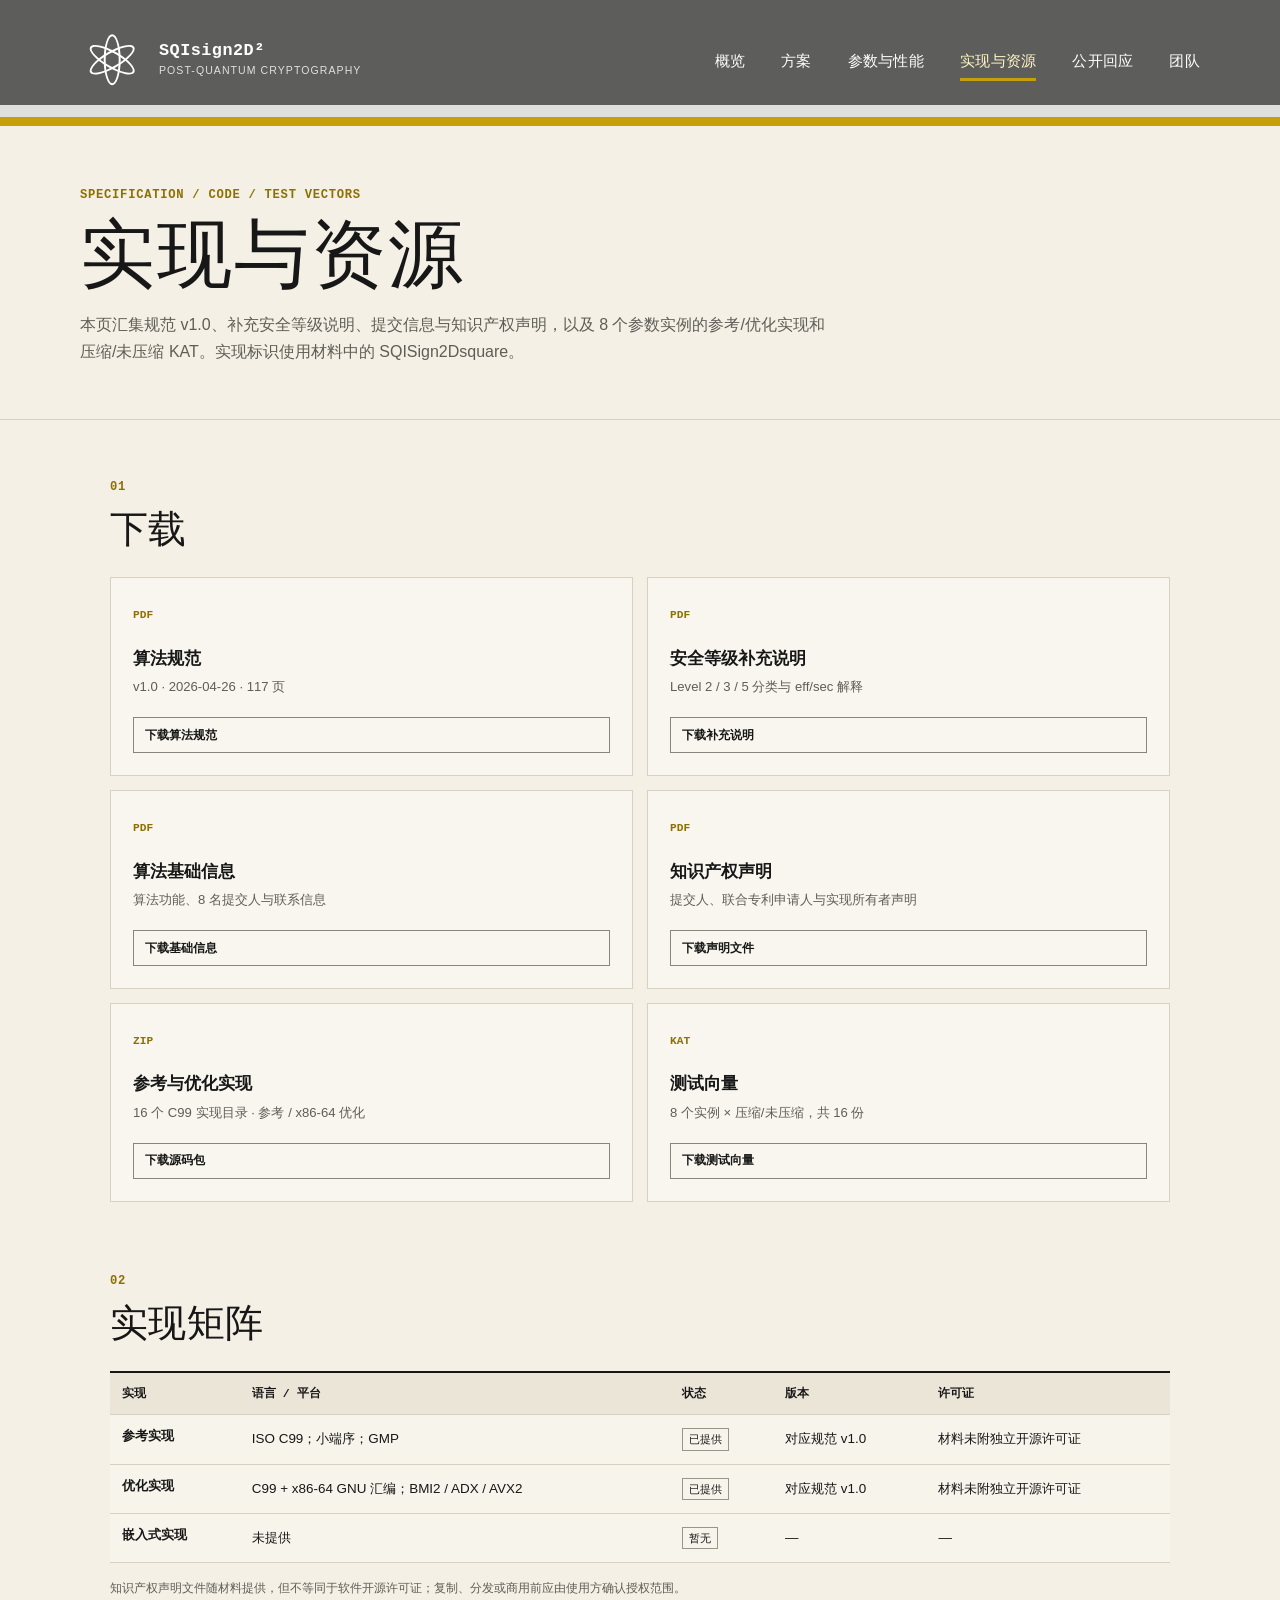
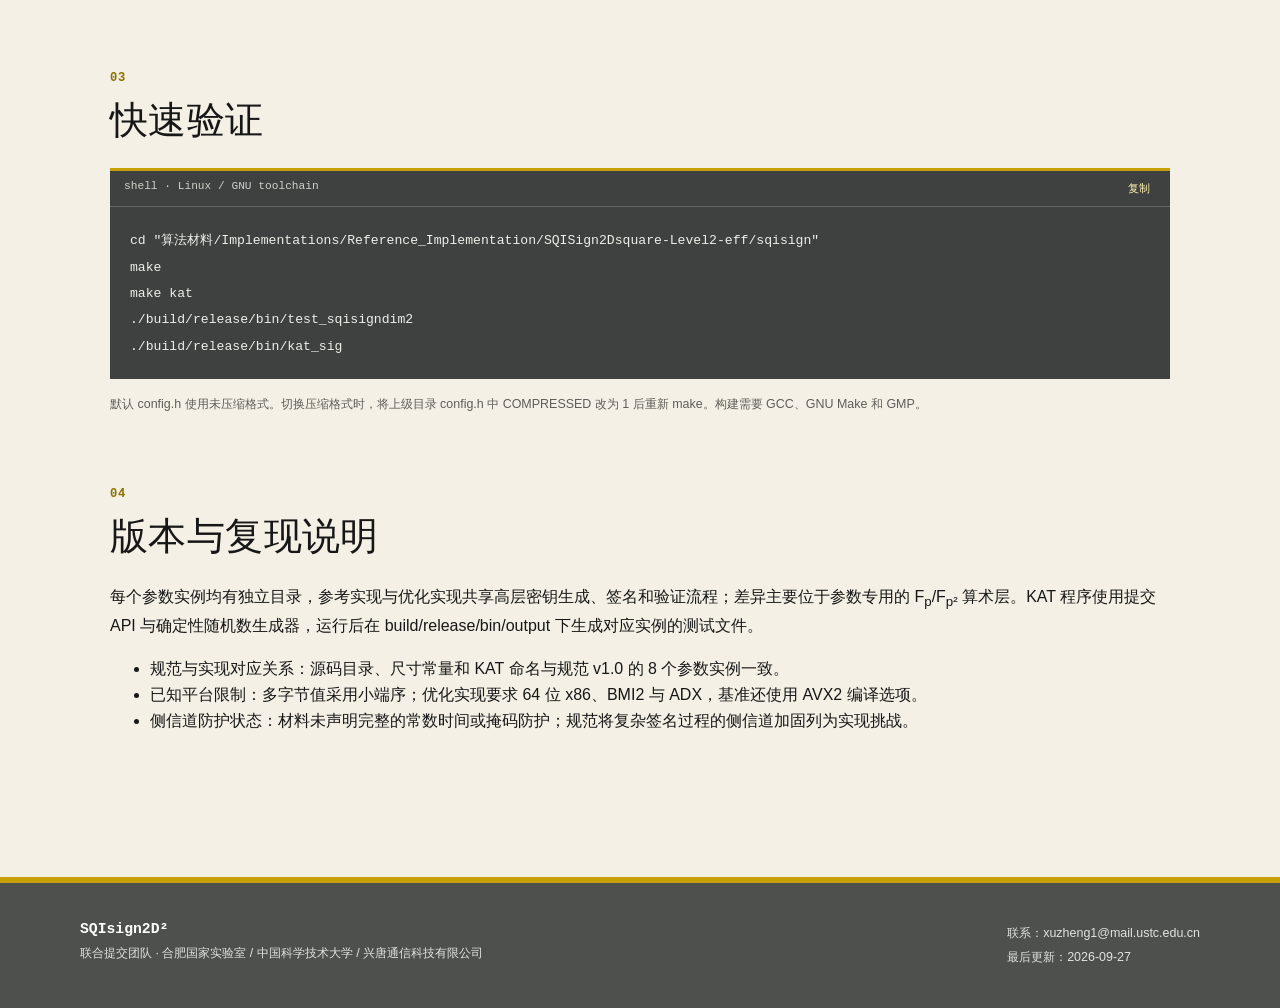
==== implementation.html @ 8ddaa25a "Add files via upload 0.1" ====
<!doctype html><html lang="zh-CN"><head><meta charset="utf-8"><meta name="viewport" content="width=device-width, initial-scale=1"><meta name="description" content="下载 SQIsign2D² 算法规范、基础信息、知识产权声明、C 语言实现和测试向量。"><title>实现与资源 — SQIsign2D²</title><link rel="icon" type="image/svg+xml" href="assets/favicon.svg"><link rel="stylesheet" href="assets/styles.css"><script defer src="assets/site.js"></script></head>
<body data-page="implementation"><a class="skip-link" href="#main">跳到正文</a><header class="site-header"><a class="brand" href="index.html"><span class="brand-mark" aria-hidden="true"><i></i><i></i><i></i></span><span><b>SQIsign2D²</b><small>POST-QUANTUM CRYPTOGRAPHY</small></span></a><button class="menu-button" type="button" aria-expanded="false" aria-controls="primary-nav">菜单</button><nav id="primary-nav" class="primary-nav" aria-label="主导航"><a data-nav="home" href="index.html">概览</a><a data-nav="scheme" href="scheme.html">方案</a><a data-nav="parameters" href="parameters.html">参数与性能</a><a data-nav="implementation" href="implementation.html">实现与资源</a><a data-nav="responses" href="responses.html">公开回应</a><a data-nav="team" href="team.html">团队</a></nav></header>
<main id="main"><header class="page-hero"><p class="kicker">SPECIFICATION / CODE / TEST VECTORS</p><h1>实现与资源</h1><p>本页汇集规范 v1.0、补充安全等级说明、提交信息与知识产权声明，以及 8 个参数实例的参考/优化实现和压缩/未压缩 KAT。实现标识使用材料中的 SQISign2Dsquare。</p></header><div class="wide-article">
<section id="downloads"><p class="section-index">01</p><h2>下载</h2><div class="resource-grid">
<article><span>PDF</span><h3>算法规范</h3><p>v1.0 · 2026-04-26 · 117 页</p><a class="button small" href="算法材料/Algorithm%20specifications/SQISign2D2%20Algorithm%20specifications.pdf" download>下载算法规范</a></article>
<article><span>PDF</span><h3>安全等级补充说明</h3><p>Level 2 / 3 / 5 分类与 eff/sec 解释</p><a class="button small" href="算法材料/Algorithm%20specifications/SQISign%20Algorithm%20specifications%20Addition.pdf" download>下载补充说明</a></article>
<article><span>PDF</span><h3>算法基础信息</h3><p>算法功能、8 名提交人与联系信息</p><a class="button small" href="算法材料/Basic%20information.pdf" download>下载基础信息</a></article>
<article><span>PDF</span><h3>知识产权声明</h3><p>提交人、联合专利申请人与实现所有者声明</p><a class="button small" href="算法材料/Intellectual%20property.pdf" download>下载声明文件</a></article>
<article><span>ZIP</span><h3>参考与优化实现</h3><p>16 个 C99 实现目录 · 参考 / x86-64 优化</p><a class="button small" href="downloads/SQIsign2D2-implementations.zip" download>下载源码包</a></article>
<article><span>KAT</span><h3>测试向量</h3><p>8 个实例 × 压缩/未压缩，共 16 份</p><a class="button small" href="downloads/SQIsign2D2-test-vectors.zip" download>下载测试向量</a></article>
</div></section>
<section><p class="section-index">02</p><h2>实现矩阵</h2><div class="table-wrap"><table><thead><tr><th>实现</th><th>语言 / 平台</th><th>状态</th><th>版本</th><th>许可证</th></tr></thead><tbody><tr><th>参考实现</th><td>ISO C99；小端序；GMP</td><td><span class="status-tag">已提供</span></td><td>对应规范 v1.0</td><td>材料未附独立开源许可证</td></tr><tr><th>优化实现</th><td>C99 + x86-64 GNU 汇编；BMI2 / ADX / AVX2</td><td><span class="status-tag">已提供</span></td><td>对应规范 v1.0</td><td>材料未附独立开源许可证</td></tr><tr><th>嵌入式实现</th><td>未提供</td><td><span class="status-tag">暂无</span></td><td>—</td><td>—</td></tr></tbody></table></div><p class="fineprint">知识产权声明文件随材料提供，但不等同于软件开源许可证；复制、分发或商用前应由使用方确认授权范围。</p></section>
<section><p class="section-index">03</p><h2>快速验证</h2><div class="code-block"><div><span>shell · Linux / GNU toolchain</span><button type="button" data-copy="#quick-code">复制</button></div><pre id="quick-code"><code>cd "算法材料/Implementations/Reference_Implementation/SQISign2Dsquare-Level2-eff/sqisign"
make
make kat
./build/release/bin/test_sqisigndim2
./build/release/bin/kat_sig</code></pre></div><p class="fineprint">默认 config.h 使用未压缩格式。切换压缩格式时，将上级目录 config.h 中 COMPRESSED 改为 1 后重新 make。构建需要 GCC、GNU Make 和 GMP。</p></section>
<section><p class="section-index">04</p><h2>版本与复现说明</h2><p>每个参数实例均有独立目录，参考实现与优化实现共享高层密钥生成、签名和验证流程；差异主要位于参数专用的 F<sub>p</sub>/F<sub>p²</sub> 算术层。KAT 程序使用提交 API 与确定性随机数生成器，运行后在 build/release/bin/output 下生成对应实例的测试文件。</p><ul><li>规范与实现对应关系：源码目录、尺寸常量和 KAT 命名与规范 v1.0 的 8 个参数实例一致。</li><li>已知平台限制：多字节值采用小端序；优化实现要求 64 位 x86、BMI2 与 ADX，基准还使用 AVX2 编译选项。</li><li>侧信道防护状态：材料未声明完整的常数时间或掩码防护；规范将复杂签名过程的侧信道加固列为实现挑战。</li></ul></section></div></main><footer class="site-footer"><div><b>SQIsign2D²</b><p>联合提交团队 · 合肥国家实验室 / 中国科学技术大学 / 兴唐通信科技有限公司</p></div><div><p>联系：xuzheng1@mail.ustc.edu.cn</p><p>最后更新：2026-09-27</p></div></footer></body></html>
---- assets/styles.css ----
:root {
  --ink: #171717;
  --muted: #5f5d58;
  --ivory: #f4f0e5;
  --ivory-deep: #ebe5d8;
  --paper: #fffdf7;
  --charcoal: #5d5e5b;
  --charcoal-dark: #4e504e;
  --gold: #c5a009;
  --gold-dark: #8d7000;
  --line: #d8d1c2;
  --max: 1120px;
  --serif: Georgia, "Times New Roman", "Songti SC", STSong, serif;
  --sans: Arial, "Microsoft YaHei", sans-serif;
  --mono: "Courier New", Consolas, monospace;
}

* { box-sizing: border-box; }
html { scroll-behavior: smooth; }
body { margin: 0; color: var(--ink); background: var(--ivory); font: 16px/1.65 var(--sans); }
a { color: var(--gold-dark); }
button, select { font: inherit; }
p, h1, h2, h3 { margin-top: 0; }
.skip-link { position: fixed; z-index: 100; top: -5rem; left: 1rem; padding: .6rem 1rem; background: #fff; }
.skip-link:focus { top: 1rem; }

.site-header {
  min-height: 126px;
  padding: 0 max(30px, calc((100vw - var(--max)) / 2));
  display: flex;
  align-items: center;
  justify-content: space-between;
  gap: 2rem;
  color: #fff;
  background: var(--charcoal);
  border-bottom: 9px solid var(--gold);
  box-shadow: inset 0 -12px 0 rgba(255,255,255,.8);
}
.brand { display: flex; align-items: center; gap: 15px; color: #fff; text-decoration: none; min-width: max-content; }
.brand span:last-child { display: flex; flex-direction: column; line-height: 1.12; }
.brand b { font: 600 1.05rem var(--mono); letter-spacing: .03em; }
.brand small { margin-top: 5px; color: #e0e0dc; font-size: .66rem; letter-spacing: .1em; }
.brand-mark { position: relative; width: 64px; height: 64px; display: grid; place-items: center; transform: rotate(30deg); }
.brand-mark i { position: absolute; width: 51px; height: 17px; border: 2px solid #fff; border-radius: 50%; }
.brand-mark i:nth-child(2) { transform: rotate(60deg); }
.brand-mark i:nth-child(3) { transform: rotate(120deg); }
.primary-nav { display: flex; align-items: center; gap: clamp(18px, 2.8vw, 40px); }
.primary-nav a { position: relative; padding: 44px 0 38px; color: #fff; text-decoration: none; font: 500 .96rem var(--mono); letter-spacing: .02em; white-space: nowrap; }
.primary-nav a:hover, .primary-nav a.active { color: #fff5c6; }
.primary-nav a.active::after { content: ""; position: absolute; right: 0; bottom: 29px; left: 0; height: 3px; background: var(--gold); }
.menu-button { display: none; padding: .45rem .75rem; color: #fff; background: transparent; border: 1px solid #e6e6e1; }

.hero { padding: 70px max(30px, calc((100vw - var(--max)) / 2)) 62px; text-align: center; background: var(--ivory); }
.eyebrow { display: flex; justify-content: center; gap: 30px; color: var(--muted); font: 500 .76rem var(--mono); }
.hero-layout { padding-top: 48px; }
.kicker, .section-index { color: var(--gold-dark); font: 600 .76rem var(--mono); letter-spacing: .06em; text-transform: uppercase; }
.hero h1 { margin: 8px 0 22px; font: 400 clamp(4rem, 8vw, 7rem)/1 var(--serif); letter-spacing: .035em; }
.lead { max-width: 720px; margin: 0 auto; color: #343432; font-size: 1.04rem; }
.hero-actions { display: flex; flex-wrap: wrap; justify-content: center; gap: 12px; margin-top: 30px; }
.button { display: inline-flex; min-height: 41px; padding: .5rem 1rem; align-items: center; justify-content: center; color: var(--ink); background: transparent; border: 1px solid #88857d; text-decoration: none; font-size: .84rem; font-weight: 600; }
.button:hover { border-color: var(--gold-dark); background: #fffaf0; }
.button.primary { color: #fff; background: var(--charcoal-dark); border-color: var(--charcoal-dark); }
.button.primary:hover { background: #3f413f; }
.button.small { min-height: 36px; padding: .4rem .7rem; font-size: .78rem; }
.button.disabled { color: var(--muted); background: var(--ivory-deep); border-color: var(--line); pointer-events: none; overflow-wrap: anywhere; }
.status-panel { max-width: 900px; margin: 52px auto 0; padding: 0; text-align: left; background: rgba(255,255,255,.48); border-top: 2px solid var(--gold); border-bottom: 1px solid var(--line); }
.panel-label { margin: 0; padding: 12px 16px 8px; color: var(--muted); font: 600 .7rem var(--mono); }
.status-panel dl { display: grid; grid-template-columns: repeat(4, 1fr); margin: 0; }
.status-panel dl div { min-width: 0; padding: 14px 16px; border-top: 1px solid var(--line); border-right: 1px solid var(--line); }
.status-panel dl div:last-child { border-right: 0; }
.status-panel dt { color: var(--muted); font-size: .75rem; }
.status-panel dd { margin: 5px 0 0; font-size: .8rem; overflow-wrap: anywhere; }
.status-note { margin: 0; padding: 10px 16px; color: var(--muted); border-top: 1px solid var(--line); font-size: .74rem; }
.status-note span { display: inline-block; width: 6px; height: 6px; margin-right: 7px; background: var(--gold); border-radius: 50%; }

.section, .wide-article { max-width: var(--max); margin: auto; padding: 70px 30px; }
.intro-grid { display: grid; grid-template-columns: 280px 1fr; gap: 70px; border-top: 1px solid var(--line); }
h2 { margin-bottom: 25px; font: 400 clamp(1.8rem, 3vw, 2.55rem)/1.2 var(--serif); letter-spacing: .01em; }
h3 { font-size: 1.04rem; line-height: 1.4; }
.prose { color: #464541; }
.feature-band { max-width: none; padding-right: max(30px, calc((100vw - var(--max)) / 2)); padding-left: max(30px, calc((100vw - var(--max)) / 2)); background: #eee8db; border-top: 1px solid var(--line); border-bottom: 1px solid var(--line); }
.section-index.light { color: var(--gold-dark); }
.feature-grid { display: grid; grid-template-columns: repeat(4, 1fr); margin-top: 28px; border-top: 2px solid var(--gold); }
.feature-grid a { min-height: 230px; padding: 28px 25px; color: var(--ink); border-right: 1px solid var(--line); text-align: center; text-decoration: none; }
.feature-grid a:last-child { border-right: 0; }
.feature-grid a:hover { background: rgba(255,255,255,.45); }
.feature-grid a > span { color: var(--gold-dark); font: 500 .72rem var(--mono); }
.feature-grid h3 { margin: 52px 0 12px; font: 600 1.2rem var(--sans); }
.feature-grid p { margin: 0; color: var(--muted); font-size: .86rem; }
.section-heading { display: flex; align-items: end; justify-content: space-between; gap: 28px; }
.text-link { margin-bottom: 27px; text-decoration: none; font-size: .82rem; }
.metric-grid { display: grid; grid-template-columns: repeat(4, 1fr); border-top: 2px solid var(--ink); border-bottom: 1px solid var(--line); }
.metric-grid article { min-width: 0; padding: 24px 19px; border-right: 1px solid var(--line); display: flex; flex-direction: column; }
.metric-grid article:last-child { border: 0; }
.metric-grid small { color: var(--muted); font: 600 .68rem var(--mono); }
.metric-grid strong { margin: 15px 0 7px; font: 600 clamp(1.15rem, 2vw, 1.6rem) var(--mono); overflow-wrap: anywhere; }
.metric-grid span { color: var(--muted); font-size: .74rem; overflow-wrap: anywhere; }
.fineprint { margin-top: 15px; color: var(--muted); font-size: .78rem; }
.update-section { padding-top: 30px; }
.timeline { margin: 0; padding: 0; border-top: 2px solid var(--ink); list-style: none; }
.timeline li { display: grid; grid-template-columns: 155px 1fr; gap: 24px; padding: 20px 0; border-bottom: 1px solid var(--line); }
.timeline time { color: var(--gold-dark); font: 500 .75rem var(--mono); }
.timeline h3 { margin: 0 0 5px; }
.timeline p { margin: 0; color: var(--muted); overflow-wrap: anywhere; }

.page-hero { padding: 62px max(30px, calc((100vw - var(--max)) / 2)) 54px; background: var(--ivory); border-bottom: 1px solid var(--line); }
.page-hero h1 { margin: 9px 0 17px; font: 400 clamp(2.8rem, 6vw, 4.7rem)/1.08 var(--serif); letter-spacing: .025em; }
.page-hero > p:last-of-type { max-width: 760px; margin-bottom: 0; color: var(--muted); overflow-wrap: anywhere; }
.content-shell { max-width: var(--max); margin: auto; padding: 62px 30px 90px; display: grid; grid-template-columns: 180px 1fr; gap: 70px; }
.side-nav { position: sticky; top: 24px; height: max-content; display: flex; flex-direction: column; border-top: 2px solid var(--gold); }
.side-nav p { margin: 12px 0 6px; color: var(--muted); font-size: .78rem; }
.side-nav a { padding: 9px 0; border-top: 1px solid var(--line); text-decoration: none; font-size: .84rem; }
.article-body section, .wide-article > section { margin-bottom: 72px; scroll-margin-top: 20px; }
.article-body p { color: #45443f; overflow-wrap: anywhere; }
.article-body h3 { margin-top: 30px; }
.flow { display: grid; grid-template-columns: 1fr auto 1fr auto 1fr; align-items: center; margin: 28px 0; padding: 21px; background: var(--paper); border: 1px solid var(--line); }
.flow div { display: flex; flex-direction: column; }
.flow b { font: 600 .83rem var(--mono); overflow-wrap: anywhere; }
.flow span { color: var(--muted); font-size: .74rem; overflow-wrap: anywhere; }
.flow i { color: var(--gold-dark); font-style: normal; }
.callout { display: flex; flex-direction: column; gap: 12px; margin: 22px 0; padding: 20px; background: #eee8db; border-left: 3px solid var(--gold); }
.callout b { color: #6f5b0a; font-size: .78rem; }
code { font-family: var(--mono); font-size: .82rem; white-space: pre-wrap; overflow-wrap: anywhere; }
.number-list { margin: 0; padding: 0; list-style: none; counter-reset: item; }
.number-list li { display: grid; grid-template-columns: 1fr 2fr; gap: 26px; padding: 16px 0; border-top: 1px solid var(--line); counter-increment: item; }
.number-list li::before { content: "0" counter(item); grid-column: 1 / -1; color: var(--gold-dark); font: 500 .7rem var(--mono); }
.number-list span { color: var(--muted); overflow-wrap: anywhere; }
.two-col { display: grid; grid-template-columns: 1fr 1fr; gap: 30px; }
.two-col > div { padding-top: 17px; border-top: 2px solid var(--ink); }
.two-col li { margin-bottom: 7px; overflow-wrap: anywhere; }
blockquote { margin: 26px 0; padding: 6px 0 6px 20px; color: #3e3c36; border-left: 3px solid var(--gold); font: 400 1.1rem/1.6 var(--serif); overflow-wrap: anywhere; }
.wide-article { padding-top: 60px; }
.version-chip { margin-bottom: 24px; padding: 6px 10px; border: 1px solid var(--line); color: var(--muted); font: 500 .72rem var(--mono); }
.table-wrap { overflow-x: auto; border-top: 2px solid var(--ink); }
table { width: 100%; min-width: 800px; border-collapse: collapse; background: rgba(255,255,255,.24); font-size: .84rem; }
caption { padding: 10px 0; color: var(--muted); text-align: left; font-size: .76rem; }
th, td { padding: 13px 12px; border-bottom: 1px solid var(--line); text-align: left; vertical-align: top; overflow-wrap: anywhere; }
thead th { background: var(--ivory-deep); font: 600 .72rem var(--mono); }
tbody th { font: 600 .8rem var(--mono); }
.benchmark-meta { display: grid; grid-template-columns: repeat(4, 1fr); margin: 20px 0; border: 1px solid var(--line); background: rgba(255,255,255,.3); }
.benchmark-meta div { display: flex; flex-direction: column; padding: 17px; border-right: 1px solid var(--line); }
.benchmark-meta div:last-child { border: 0; }
.benchmark-meta small { color: var(--muted); font-size: .71rem; }
.benchmark-meta b { margin-top: 6px; font-size: .79rem; overflow-wrap: anywhere; }
.resource-grid { display: grid; grid-template-columns: repeat(2, 1fr); gap: 14px; }
.resource-grid article { min-width: 0; padding: 22px; background: rgba(255,255,255,.35); border: 1px solid var(--line); }
.resource-grid article > span { color: var(--gold-dark); font: 600 .7rem var(--mono); }
.resource-grid h3 { margin: 20px 0 6px; }
.resource-grid p { min-height: 28px; color: var(--muted); font-size: .82rem; overflow-wrap: anywhere; }
.resource-grid .button { width: 100%; justify-content: flex-start; }
.status-tag { display: inline-block; padding: 1px 6px; border: 1px solid #9a9589; font-size: .7rem; }
.code-block { color: #eeeeea; background: #3f4140; border-top: 3px solid var(--gold); }
.code-block > div { display: flex; justify-content: space-between; padding: 9px 14px; color: #d0d0cb; border-bottom: 1px solid #656764; font: 500 .7rem var(--mono); }
.code-block button { color: #fff2b0; background: none; border: 0; cursor: pointer; }
.code-block pre { min-height: 135px; margin: 0; padding: 20px; overflow: auto; }
.response-policy { padding: 28px; background: rgba(255,255,255,.38); border: 1px solid var(--line); }
.policy-meta { display: flex; flex-wrap: wrap; gap: 8px 24px; padding-top: 15px; border-top: 1px solid var(--line); color: var(--muted); font-size: .76rem; }
.filter-label { margin-bottom: 24px; font-size: .78rem; }
.filter-label select { margin-left: 7px; padding: 6px 24px 6px 8px; background: var(--paper); border: 1px solid var(--line); }
.response-list { border-top: 2px solid var(--ink); }
.response-list details { border-bottom: 1px solid var(--line); }
.response-list summary { display: grid; grid-template-columns: 86px 1fr 115px; gap: 18px; align-items: center; padding: 18px 0; list-style: none; cursor: pointer; }
.response-list summary::-webkit-details-marker { display: none; }
.response-list summary b { overflow-wrap: anywhere; }
.response-list summary time { color: var(--muted); font: 500 .7rem var(--mono); text-align: right; }
.response-list details > div { max-width: 860px; padding: 0 0 24px 104px; }
.response-list dl { display: grid; grid-template-columns: 95px 1fr; }
.response-list dt, .response-list dd { padding: 10px 0; border-top: 1px solid var(--line); }
.response-list dt { color: var(--muted); font-size: .73rem; }
.response-list dd { margin: 0; overflow-wrap: anywhere; }
.response-state { padding: 3px 6px; border: 1px solid; font: 600 .66rem var(--mono); }
.response-state.answered { color: #3f675c; }
.response-state.updated { color: #715d08; }
.response-state.open { color: #7f503f; }
.empty-state { padding: 28px; background: rgba(255,255,255,.38); border-top: 2px solid var(--ink); border-bottom: 1px solid var(--line); }
.empty-state strong { display: block; margin-bottom: 8px; font: 600 1rem var(--sans); }
.empty-state p { margin: 0; color: var(--muted); }
.team-grid { display: grid; grid-template-columns: repeat(2, 1fr); border-top: 2px solid var(--ink); }
.team-grid article { min-height: 145px; padding: 24px 22px 25px 0; border-bottom: 1px solid var(--line); }
.team-grid article:nth-child(odd) { margin-right: 25px; border-right: 1px solid var(--line); }
.team-grid article > span { color: var(--gold-dark); font: 500 .68rem var(--mono); }
.team-grid h3 { margin: 18px 0 5px; overflow-wrap: anywhere; }
.team-grid p { margin-bottom: 4px; font-size: .82rem; overflow-wrap: anywhere; }
.team-grid small { color: var(--muted); overflow-wrap: anywhere; }
.institution-list { display: grid; grid-template-columns: 1fr 1fr; border-top: 2px solid var(--ink); }
.institution-list p { margin: 0; padding: 15px 14px 15px 0; border-bottom: 1px solid var(--line); overflow-wrap: anywhere; }
.contact-panel { display: grid; grid-template-columns: 1fr 1fr; gap: 35px; padding: 30px !important; background: #eee8db; border: 1px solid var(--line); }
.contact-panel h2 { margin-bottom: 0; }
.contact-panel p { color: #4b4943; overflow-wrap: anywhere; }
.site-footer { display: flex; justify-content: space-between; gap: 30px; padding: 36px max(30px, calc((100vw - var(--max)) / 2)); color: #e2e2dd; background: var(--charcoal-dark); border-top: 6px solid var(--gold); font-size: .78rem; }
.site-footer b { color: #fff; font: 600 .92rem var(--mono); }
.site-footer p { margin: 4px 0; overflow-wrap: anywhere; }

@media (max-width: 940px) {
  .site-header { min-height: 90px; flex-wrap: wrap; padding-top: 12px; padding-bottom: 18px; }
  .brand-mark { width: 48px; height: 48px; }
  .brand-mark i { width: 39px; height: 14px; }
  .menu-button { display: block; }
  .primary-nav { display: none; width: 100%; flex-direction: column; align-items: stretch; gap: 0; }
  .primary-nav.open { display: flex; }
  .primary-nav a { padding: 9px 4px; border-top: 1px solid #777875; }
  .primary-nav a.active::after { display: none; }
  .status-panel dl { grid-template-columns: 1fr 1fr; }
  .status-panel dl div:nth-child(2) { border-right: 0; }
  .status-panel dl div:nth-child(-n+2) { border-bottom: 1px solid var(--line); }
  .feature-grid { grid-template-columns: 1fr 1fr; }
  .feature-grid a:nth-child(2) { border-right: 0; }
  .feature-grid a:nth-child(-n+2) { border-bottom: 1px solid var(--line); }
  .content-shell { grid-template-columns: 1fr; gap: 35px; }
  .side-nav { position: static; display: grid; grid-template-columns: repeat(2, 1fr); }
  .side-nav p { grid-column: 1 / -1; }
  .benchmark-meta { grid-template-columns: 1fr 1fr; }
  .benchmark-meta div:nth-child(2) { border-right: 0; }
  .benchmark-meta div:nth-child(-n+2) { border-bottom: 1px solid var(--line); }
}

@media (max-width: 660px) {
  .hero { padding-top: 48px; }
  .eyebrow { flex-direction: column; gap: 3px; }
  .hero-layout { padding-top: 35px; }
  .hero h1 { font-size: clamp(2.4rem, 12vw, 3.25rem); letter-spacing: .01em; }
  .hero-actions { flex-direction: column; }
  .button { width: 100%; }
  .status-panel dl { grid-template-columns: 1fr; }
  .status-panel dl div { border-right: 0; border-bottom: 1px solid var(--line); }
  .section, .wide-article { padding-top: 54px; padding-bottom: 54px; }
  .intro-grid, .two-col, .contact-panel { grid-template-columns: 1fr; gap: 25px; }
  .feature-grid, .metric-grid, .team-grid, .institution-list { grid-template-columns: 1fr; }
  .feature-grid a, .metric-grid article, .team-grid article, .team-grid article:nth-child(odd) { margin-right: 0; border-right: 0; border-bottom: 1px solid var(--line); }
  .section-heading { align-items: start; flex-direction: column; gap: 0; }
  .text-link, .version-chip, .filter-label { margin-bottom: 22px; }
  .timeline li { grid-template-columns: 1fr; gap: 6px; }
  .flow { grid-template-columns: 1fr; gap: 7px; text-align: center; }
  .flow i { transform: rotate(90deg); }
  .number-list li { grid-template-columns: 1fr; }
  .resource-grid, .benchmark-meta { grid-template-columns: 1fr; }
  .benchmark-meta div { border-right: 0; border-bottom: 1px solid var(--line); }
  .response-list summary { grid-template-columns: 80px 1fr; }
  .response-list summary time { grid-column: 2; text-align: left; }
  .response-list details > div { padding-left: 0; }
  .response-list dl { grid-template-columns: 1fr; }
  .response-list dd { padding-top: 0; border-top: 0; }
  .site-footer { flex-direction: column; }
}

@media (prefers-reduced-motion: reduce) { html { scroll-behavior: auto; } }
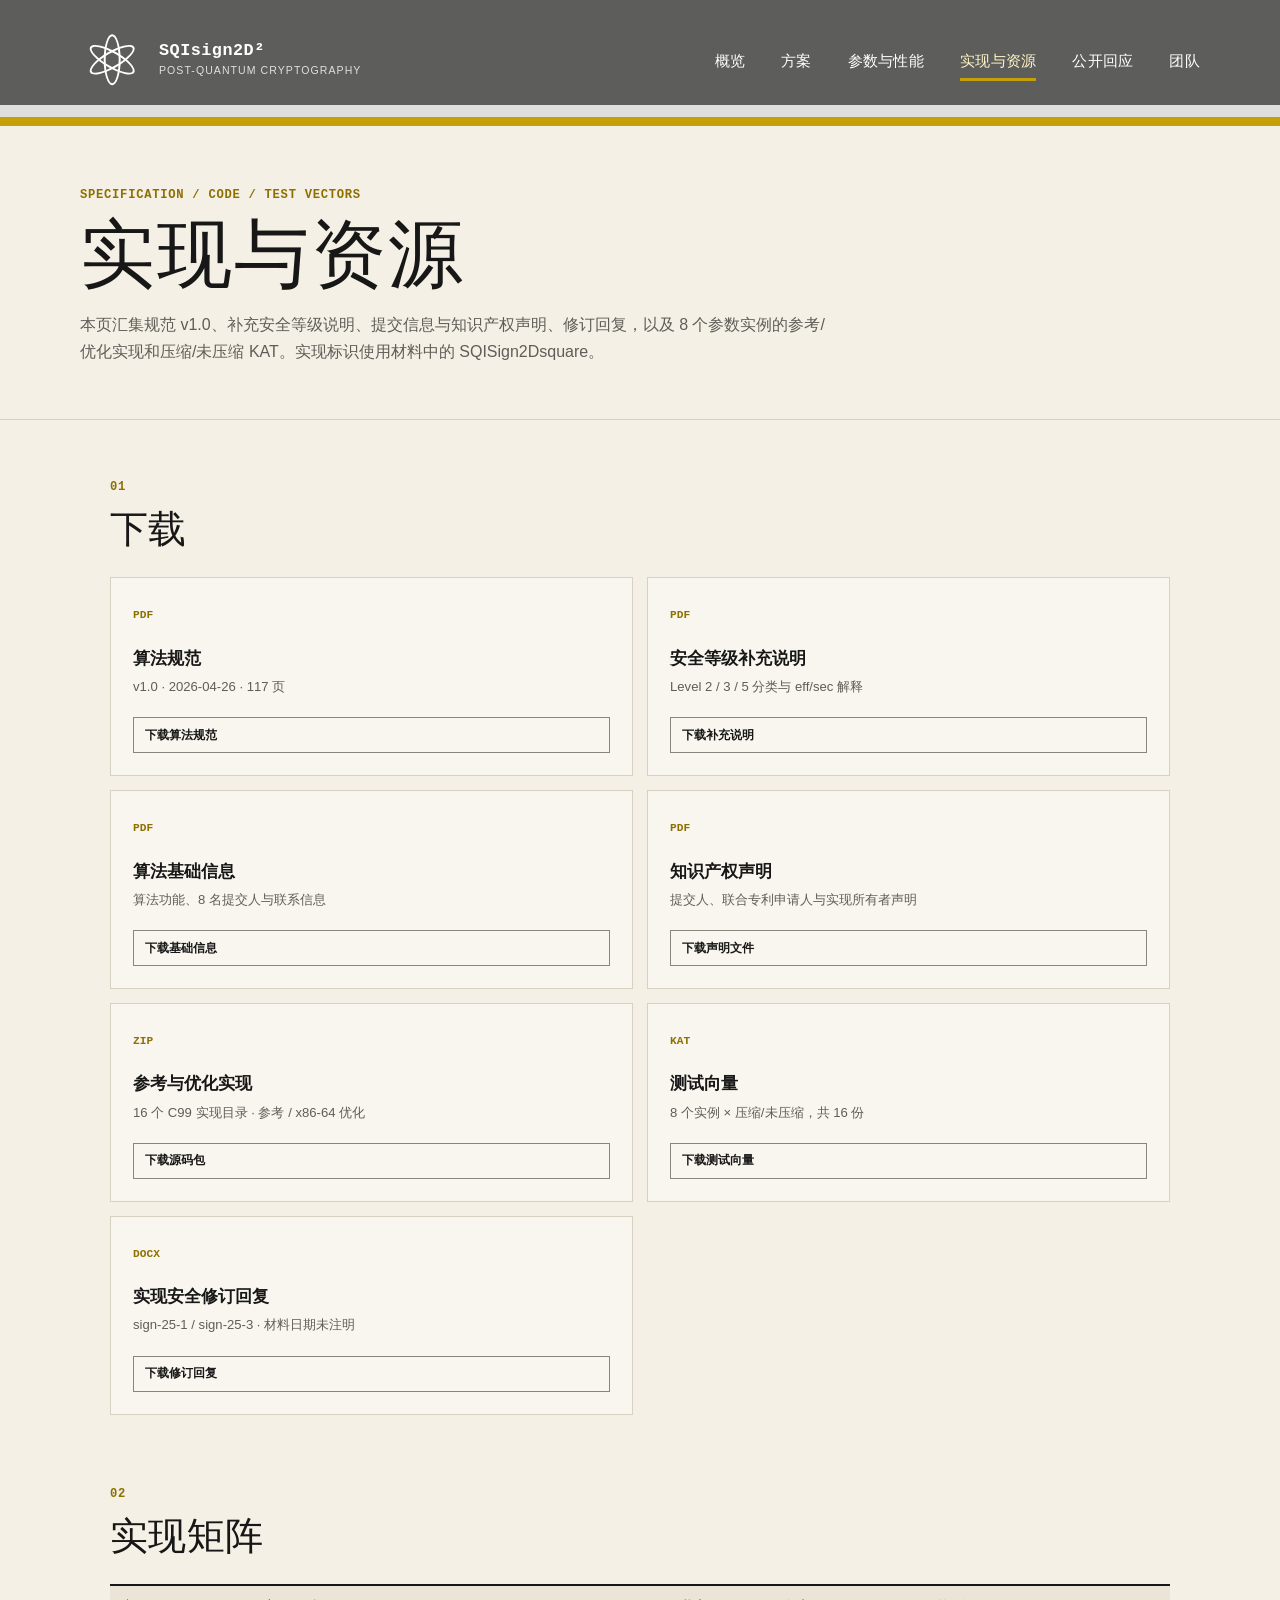
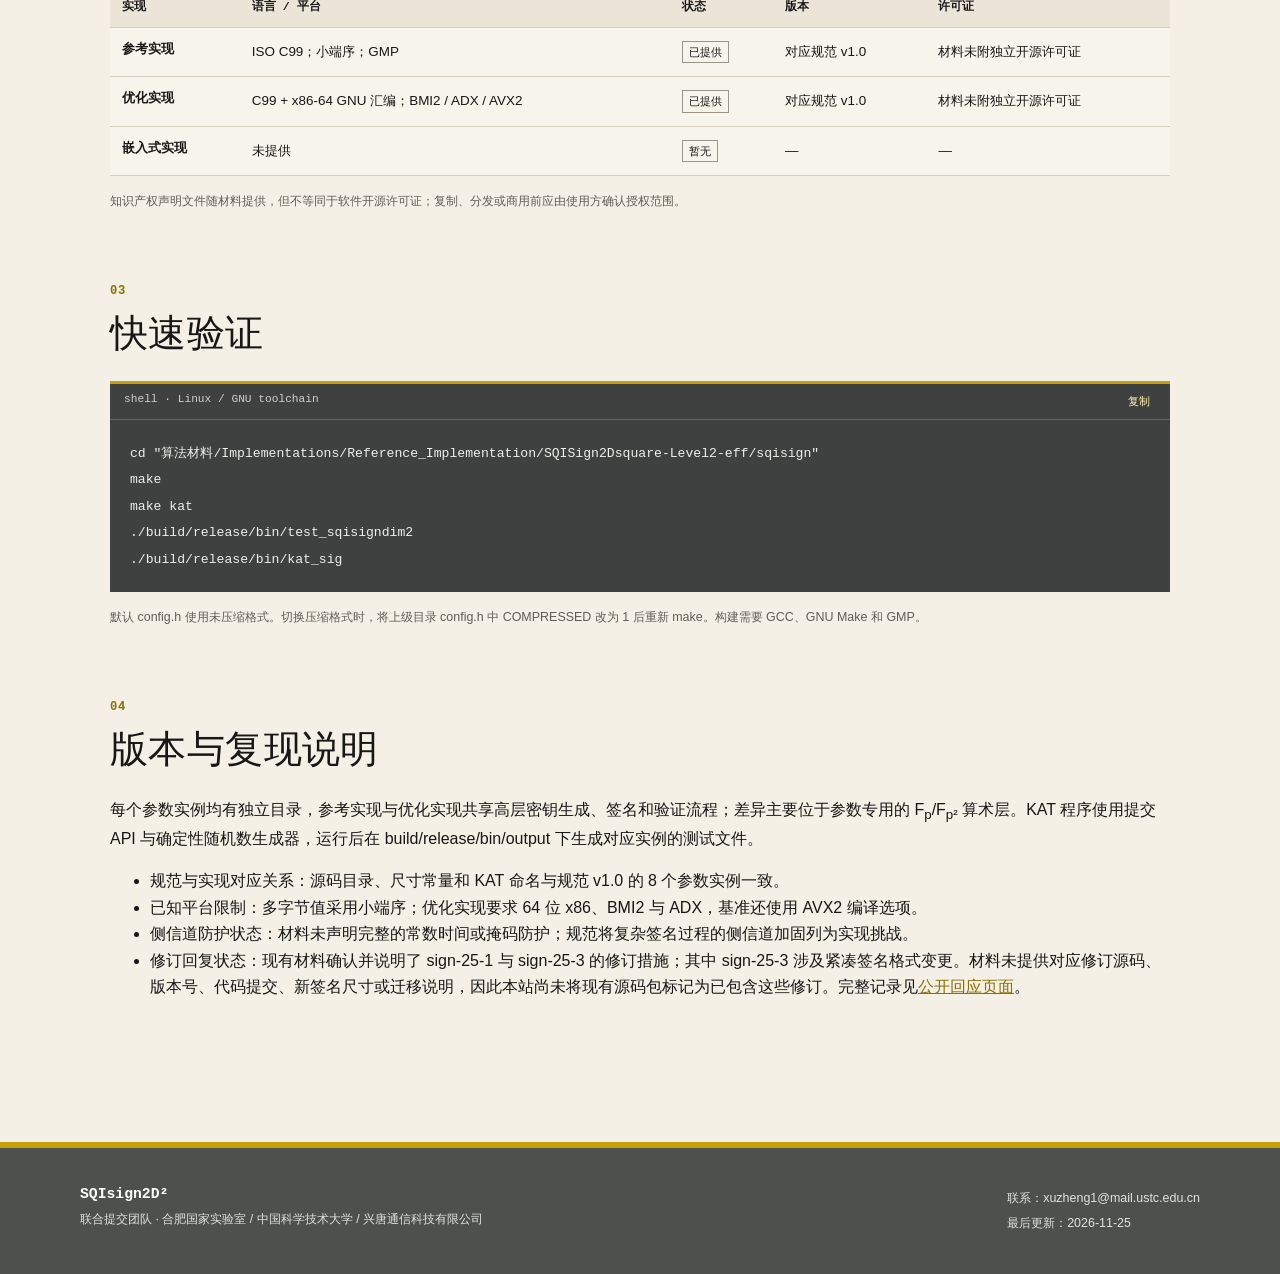
==== commit 4e440de9: "Add files via upload Update website with revision responses" ====
--- a/implementation.html
+++ b/implementation.html
@@ -1,18 +1,19 @@
-<!doctype html><html lang="zh-CN"><head><meta charset="utf-8"><meta name="viewport" content="width=device-width, initial-scale=1"><meta name="description" content="下载 SQIsign2D² 算法规范、基础信息、知识产权声明、C 语言实现和测试向量。"><title>实现与资源 — SQIsign2D²</title><link rel="icon" type="image/svg+xml" href="assets/favicon.svg"><link rel="stylesheet" href="assets/styles.css"><script defer src="assets/site.js"></script></head>
-<body data-page="implementation"><a class="skip-link" href="#main">跳到正文</a><header class="site-header"><a class="brand" href="index.html"><span class="brand-mark" aria-hidden="true"><i></i><i></i><i></i></span><span><b>SQIsign2D²</b><small>POST-QUANTUM CRYPTOGRAPHY</small></span></a><button class="menu-button" type="button" aria-expanded="false" aria-controls="primary-nav">菜单</button><nav id="primary-nav" class="primary-nav" aria-label="主导航"><a data-nav="home" href="index.html">概览</a><a data-nav="scheme" href="scheme.html">方案</a><a data-nav="parameters" href="parameters.html">参数与性能</a><a data-nav="implementation" href="implementation.html">实现与资源</a><a data-nav="responses" href="responses.html">公开回应</a><a data-nav="team" href="team.html">团队</a></nav></header>
-<main id="main"><header class="page-hero"><p class="kicker">SPECIFICATION / CODE / TEST VECTORS</p><h1>实现与资源</h1><p>本页汇集规范 v1.0、补充安全等级说明、提交信息与知识产权声明，以及 8 个参数实例的参考/优化实现和压缩/未压缩 KAT。实现标识使用材料中的 SQISign2Dsquare。</p></header><div class="wide-article">
-<section id="downloads"><p class="section-index">01</p><h2>下载</h2><div class="resource-grid">
-<article><span>PDF</span><h3>算法规范</h3><p>v1.0 · 2026-04-26 · 117 页</p><a class="button small" href="算法材料/Algorithm%20specifications/SQISign2D2%20Algorithm%20specifications.pdf" download>下载算法规范</a></article>
-<article><span>PDF</span><h3>安全等级补充说明</h3><p>Level 2 / 3 / 5 分类与 eff/sec 解释</p><a class="button small" href="算法材料/Algorithm%20specifications/SQISign%20Algorithm%20specifications%20Addition.pdf" download>下载补充说明</a></article>
-<article><span>PDF</span><h3>算法基础信息</h3><p>算法功能、8 名提交人与联系信息</p><a class="button small" href="算法材料/Basic%20information.pdf" download>下载基础信息</a></article>
-<article><span>PDF</span><h3>知识产权声明</h3><p>提交人、联合专利申请人与实现所有者声明</p><a class="button small" href="算法材料/Intellectual%20property.pdf" download>下载声明文件</a></article>
-<article><span>ZIP</span><h3>参考与优化实现</h3><p>16 个 C99 实现目录 · 参考 / x86-64 优化</p><a class="button small" href="downloads/SQIsign2D2-implementations.zip" download>下载源码包</a></article>
-<article><span>KAT</span><h3>测试向量</h3><p>8 个实例 × 压缩/未压缩，共 16 份</p><a class="button small" href="downloads/SQIsign2D2-test-vectors.zip" download>下载测试向量</a></article>
-</div></section>
-<section><p class="section-index">02</p><h2>实现矩阵</h2><div class="table-wrap"><table><thead><tr><th>实现</th><th>语言 / 平台</th><th>状态</th><th>版本</th><th>许可证</th></tr></thead><tbody><tr><th>参考实现</th><td>ISO C99；小端序；GMP</td><td><span class="status-tag">已提供</span></td><td>对应规范 v1.0</td><td>材料未附独立开源许可证</td></tr><tr><th>优化实现</th><td>C99 + x86-64 GNU 汇编；BMI2 / ADX / AVX2</td><td><span class="status-tag">已提供</span></td><td>对应规范 v1.0</td><td>材料未附独立开源许可证</td></tr><tr><th>嵌入式实现</th><td>未提供</td><td><span class="status-tag">暂无</span></td><td>—</td><td>—</td></tr></tbody></table></div><p class="fineprint">知识产权声明文件随材料提供，但不等同于软件开源许可证；复制、分发或商用前应由使用方确认授权范围。</p></section>
-<section><p class="section-index">03</p><h2>快速验证</h2><div class="code-block"><div><span>shell · Linux / GNU toolchain</span><button type="button" data-copy="#quick-code">复制</button></div><pre id="quick-code"><code>cd "算法材料/Implementations/Reference_Implementation/SQISign2Dsquare-Level2-eff/sqisign"
-make
-make kat
-./build/release/bin/test_sqisigndim2
-./build/release/bin/kat_sig</code></pre></div><p class="fineprint">默认 config.h 使用未压缩格式。切换压缩格式时，将上级目录 config.h 中 COMPRESSED 改为 1 后重新 make。构建需要 GCC、GNU Make 和 GMP。</p></section>
-<section><p class="section-index">04</p><h2>版本与复现说明</h2><p>每个参数实例均有独立目录，参考实现与优化实现共享高层密钥生成、签名和验证流程；差异主要位于参数专用的 F<sub>p</sub>/F<sub>p²</sub> 算术层。KAT 程序使用提交 API 与确定性随机数生成器，运行后在 build/release/bin/output 下生成对应实例的测试文件。</p><ul><li>规范与实现对应关系：源码目录、尺寸常量和 KAT 命名与规范 v1.0 的 8 个参数实例一致。</li><li>已知平台限制：多字节值采用小端序；优化实现要求 64 位 x86、BMI2 与 ADX，基准还使用 AVX2 编译选项。</li><li>侧信道防护状态：材料未声明完整的常数时间或掩码防护；规范将复杂签名过程的侧信道加固列为实现挑战。</li></ul></section></div></main><footer class="site-footer"><div><b>SQIsign2D²</b><p>联合提交团队 · 合肥国家实验室 / 中国科学技术大学 / 兴唐通信科技有限公司</p></div><div><p>联系：xuzheng1@mail.ustc.edu.cn</p><p>最后更新：2026-09-27</p></div></footer></body></html>
+<!doctype html><html lang="zh-CN"><head><meta charset="utf-8"><meta name="viewport" content="width=device-width, initial-scale=1"><meta name="description" content="下载 SQIsign2D² 算法规范、基础信息、知识产权声明、C 语言实现、测试向量和修订回复。"><title>实现与资源 — SQIsign2D²</title><link rel="icon" type="image/svg+xml" href="assets/favicon.svg"><link rel="stylesheet" href="assets/styles.css"><script defer src="assets/site.js"></script></head>
+<body data-page="implementation"><a class="skip-link" href="#main">跳到正文</a><header class="site-header"><a class="brand" href="index.html"><span class="brand-mark" aria-hidden="true"><i></i><i></i><i></i></span><span><b>SQIsign2D²</b><small>POST-QUANTUM CRYPTOGRAPHY</small></span></a><button class="menu-button" type="button" aria-expanded="false" aria-controls="primary-nav">菜单</button><nav id="primary-nav" class="primary-nav" aria-label="主导航"><a data-nav="home" href="index.html">概览</a><a data-nav="scheme" href="scheme.html">方案</a><a data-nav="parameters" href="parameters.html">参数与性能</a><a data-nav="implementation" href="implementation.html">实现与资源</a><a data-nav="responses" href="responses.html">公开回应</a><a data-nav="team" href="team.html">团队</a></nav></header>
+<main id="main"><header class="page-hero"><p class="kicker">SPECIFICATION / CODE / TEST VECTORS</p><h1>实现与资源</h1><p>本页汇集规范 v1.0、补充安全等级说明、提交信息与知识产权声明、修订回复，以及 8 个参数实例的参考/优化实现和压缩/未压缩 KAT。实现标识使用材料中的 SQISign2Dsquare。</p></header><div class="wide-article">
+<section id="downloads"><p class="section-index">01</p><h2>下载</h2><div class="resource-grid">
+<article><span>PDF</span><h3>算法规范</h3><p>v1.0 · 2026-04-26 · 117 页</p><a class="button small" href="算法材料/Algorithm%20specifications/SQISign2D2%20Algorithm%20specifications.pdf" download>下载算法规范</a></article>
+<article><span>PDF</span><h3>安全等级补充说明</h3><p>Level 2 / 3 / 5 分类与 eff/sec 解释</p><a class="button small" href="算法材料/Algorithm%20specifications/SQISign%20Algorithm%20specifications%20Addition.pdf" download>下载补充说明</a></article>
+<article><span>PDF</span><h3>算法基础信息</h3><p>算法功能、8 名提交人与联系信息</p><a class="button small" href="算法材料/Basic%20information.pdf" download>下载基础信息</a></article>
+<article><span>PDF</span><h3>知识产权声明</h3><p>提交人、联合专利申请人与实现所有者声明</p><a class="button small" href="算法材料/Intellectual%20property.pdf" download>下载声明文件</a></article>
+<article><span>ZIP</span><h3>参考与优化实现</h3><p>16 个 C99 实现目录 · 参考 / x86-64 优化</p><a class="button small" href="downloads/SQIsign2D2-implementations.zip" download>下载源码包</a></article>
+<article><span>KAT</span><h3>测试向量</h3><p>8 个实例 × 压缩/未压缩，共 16 份</p><a class="button small" href="downloads/SQIsign2D2-test-vectors.zip" download>下载测试向量</a></article>
+<article><span>DOCX</span><h3>实现安全修订回复</h3><p>sign-25-1 / sign-25-3 · 材料日期未注明</p><a class="button small" href="修订回复.docx" download>下载修订回复</a></article>
+</div></section>
+<section><p class="section-index">02</p><h2>实现矩阵</h2><div class="table-wrap"><table><thead><tr><th>实现</th><th>语言 / 平台</th><th>状态</th><th>版本</th><th>许可证</th></tr></thead><tbody><tr><th>参考实现</th><td>ISO C99；小端序；GMP</td><td><span class="status-tag">已提供</span></td><td>对应规范 v1.0</td><td>材料未附独立开源许可证</td></tr><tr><th>优化实现</th><td>C99 + x86-64 GNU 汇编；BMI2 / ADX / AVX2</td><td><span class="status-tag">已提供</span></td><td>对应规范 v1.0</td><td>材料未附独立开源许可证</td></tr><tr><th>嵌入式实现</th><td>未提供</td><td><span class="status-tag">暂无</span></td><td>—</td><td>—</td></tr></tbody></table></div><p class="fineprint">知识产权声明文件随材料提供，但不等同于软件开源许可证；复制、分发或商用前应由使用方确认授权范围。</p></section>
+<section><p class="section-index">03</p><h2>快速验证</h2><div class="code-block"><div><span>shell · Linux / GNU toolchain</span><button type="button" data-copy="#quick-code">复制</button></div><pre id="quick-code"><code>cd "算法材料/Implementations/Reference_Implementation/SQISign2Dsquare-Level2-eff/sqisign"
+make
+make kat
+./build/release/bin/test_sqisigndim2
+./build/release/bin/kat_sig</code></pre></div><p class="fineprint">默认 config.h 使用未压缩格式。切换压缩格式时，将上级目录 config.h 中 COMPRESSED 改为 1 后重新 make。构建需要 GCC、GNU Make 和 GMP。</p></section>
+<section><p class="section-index">04</p><h2>版本与复现说明</h2><p>每个参数实例均有独立目录，参考实现与优化实现共享高层密钥生成、签名和验证流程；差异主要位于参数专用的 F<sub>p</sub>/F<sub>p²</sub> 算术层。KAT 程序使用提交 API 与确定性随机数生成器，运行后在 build/release/bin/output 下生成对应实例的测试文件。</p><ul><li>规范与实现对应关系：源码目录、尺寸常量和 KAT 命名与规范 v1.0 的 8 个参数实例一致。</li><li>已知平台限制：多字节值采用小端序；优化实现要求 64 位 x86、BMI2 与 ADX，基准还使用 AVX2 编译选项。</li><li>侧信道防护状态：材料未声明完整的常数时间或掩码防护；规范将复杂签名过程的侧信道加固列为实现挑战。</li><li>修订回复状态：现有材料确认并说明了 sign-25-1 与 sign-25-3 的修订措施；其中 sign-25-3 涉及紧凑签名格式变更。材料未提供对应修订源码、版本号、代码提交、新签名尺寸或迁移说明，因此本站尚未将现有源码包标记为已包含这些修订。完整记录见<a href="responses.html">公开回应页面</a>。</li></ul></section></div></main><footer class="site-footer"><div><b>SQIsign2D²</b><p>联合提交团队 · 合肥国家实验室 / 中国科学技术大学 / 兴唐通信科技有限公司</p></div><div><p>联系：xuzheng1@mail.ustc.edu.cn</p><p>最后更新：2026-11-25</p></div></footer></body></html>
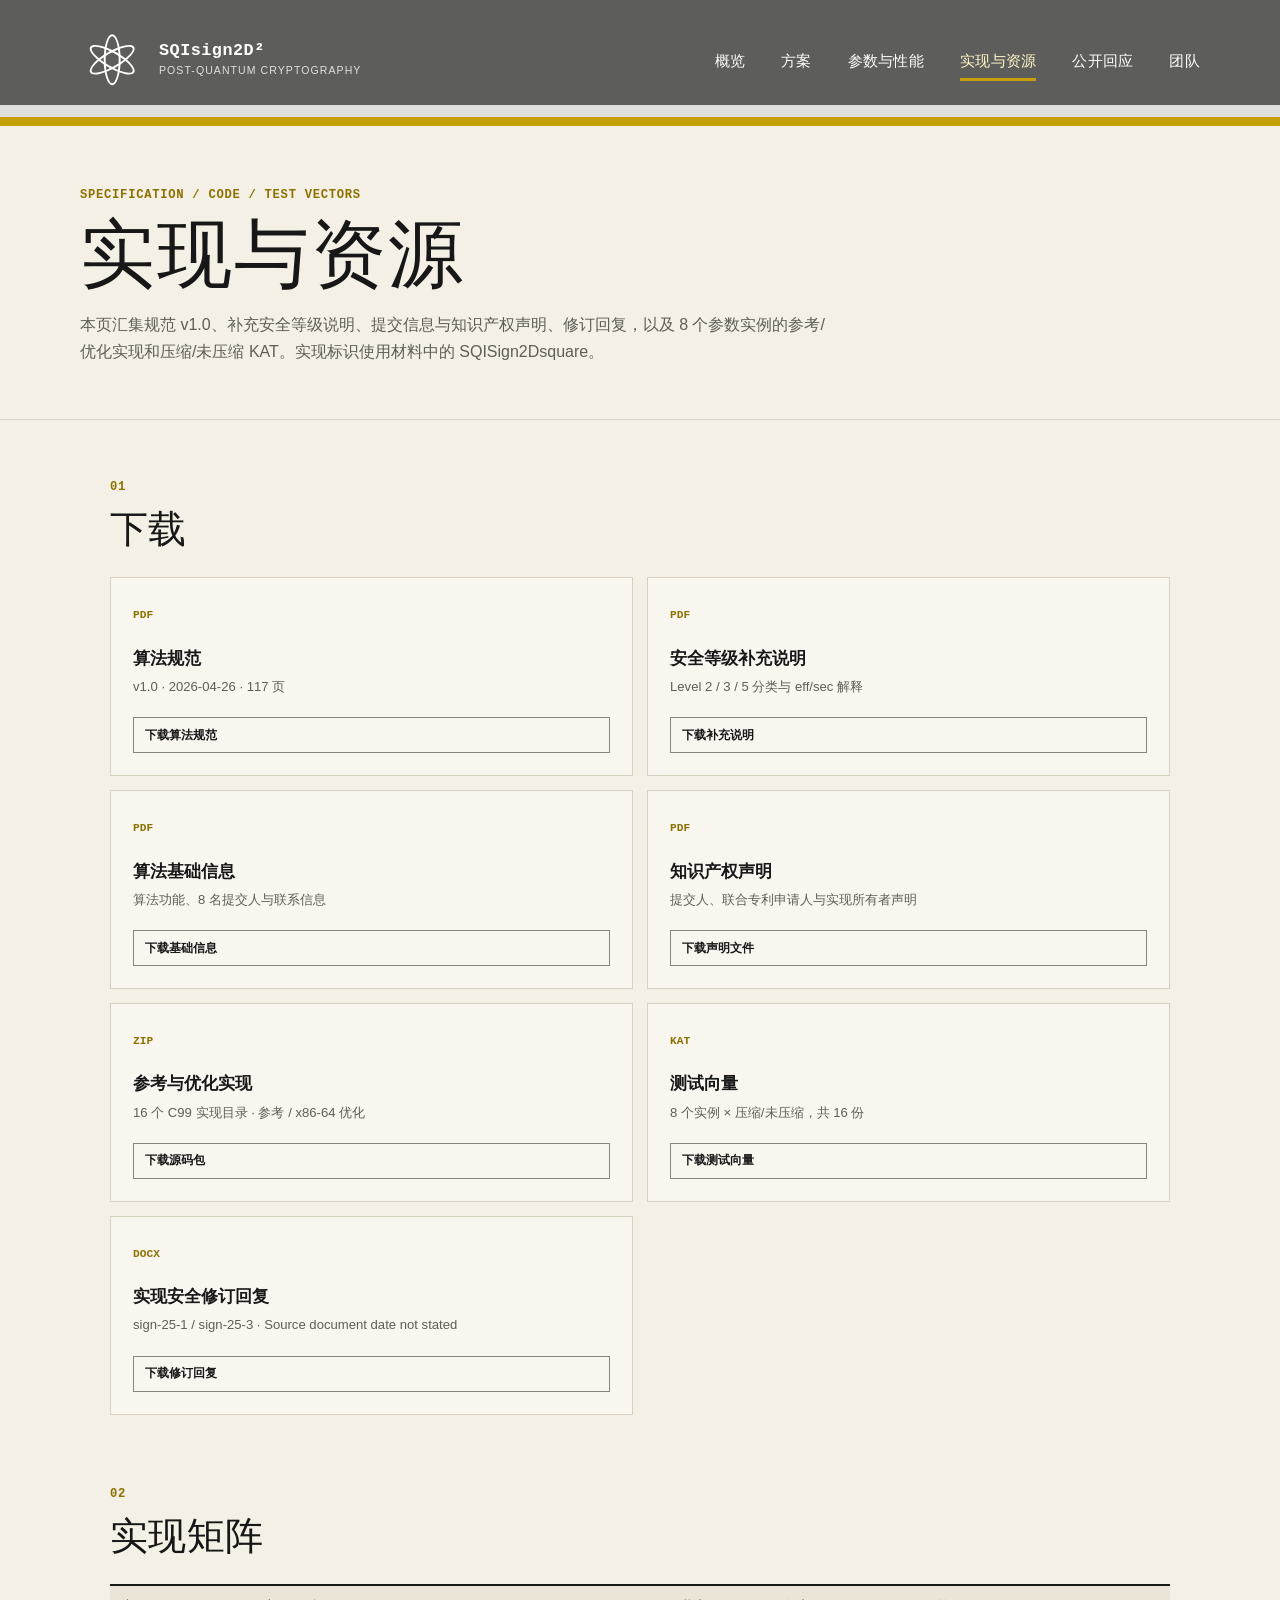
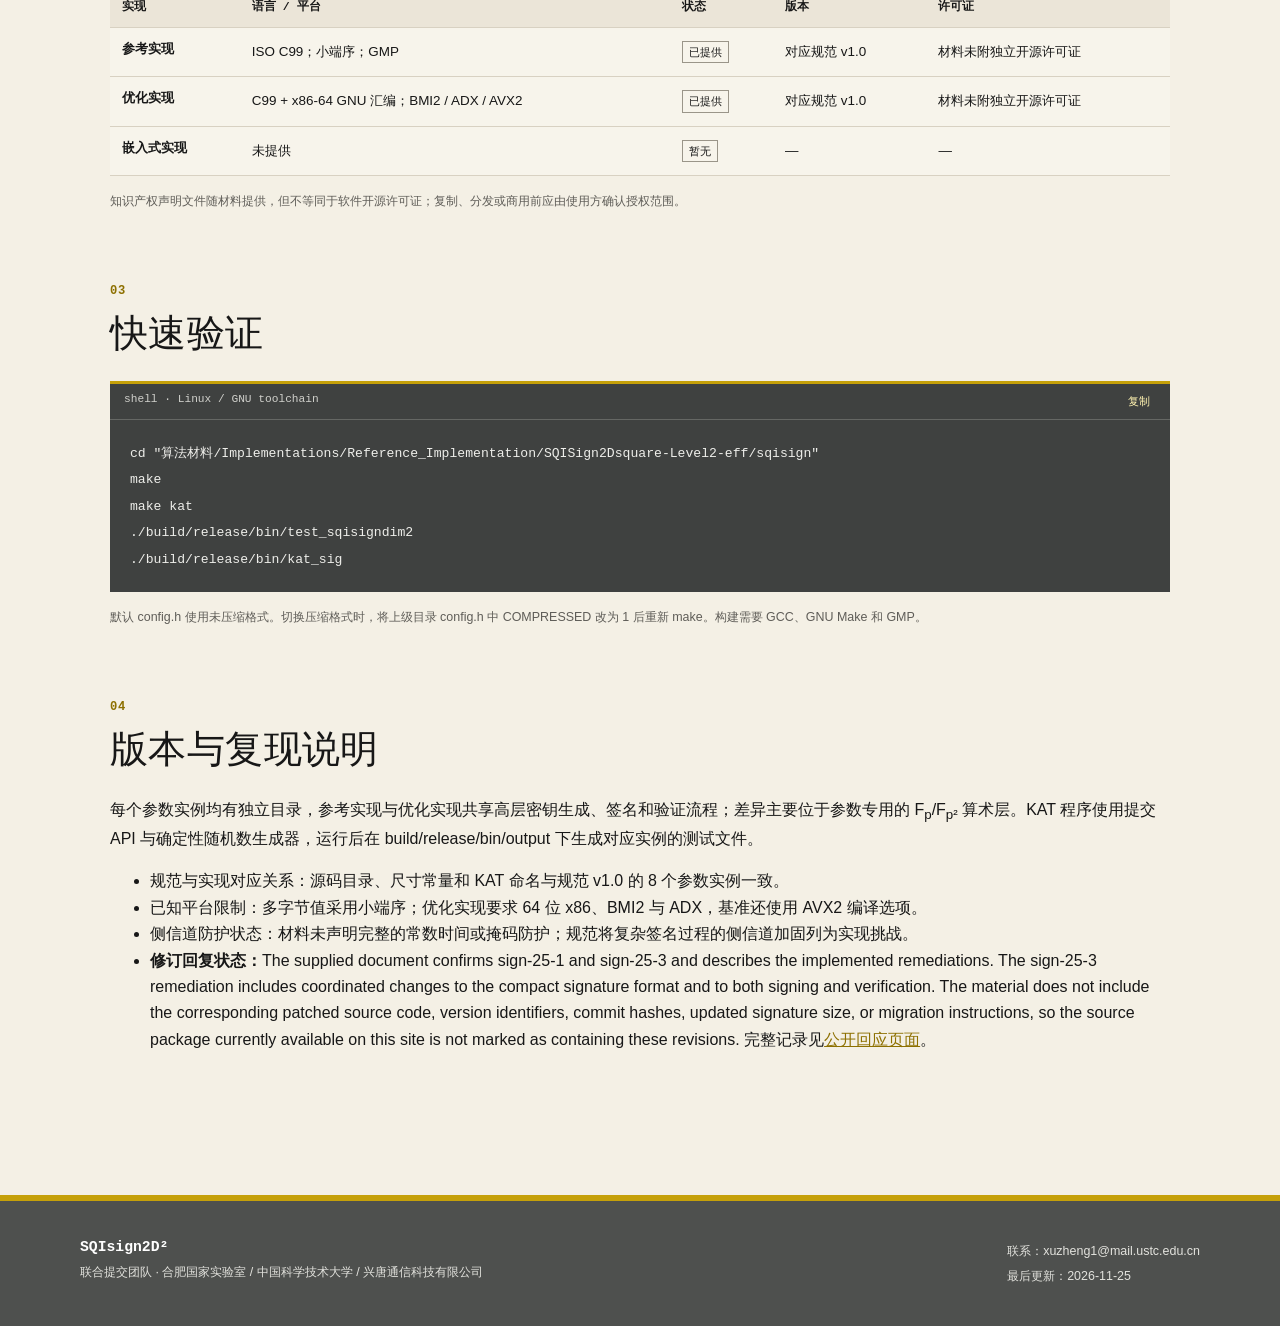
==== commit e208bfc9: "Add files via upload Update website with revision responses in English" ====
--- a/implementation.html
+++ b/implementation.html
@@ -8,7 +8,7 @@
 <article><span>PDF</span><h3>知识产权声明</h3><p>提交人、联合专利申请人与实现所有者声明</p><a class="button small" href="算法材料/Intellectual%20property.pdf" download>下载声明文件</a></article>
 <article><span>ZIP</span><h3>参考与优化实现</h3><p>16 个 C99 实现目录 · 参考 / x86-64 优化</p><a class="button small" href="downloads/SQIsign2D2-implementations.zip" download>下载源码包</a></article>
 <article><span>KAT</span><h3>测试向量</h3><p>8 个实例 × 压缩/未压缩，共 16 份</p><a class="button small" href="downloads/SQIsign2D2-test-vectors.zip" download>下载测试向量</a></article>
-<article><span>DOCX</span><h3>实现安全修订回复</h3><p>sign-25-1 / sign-25-3 · 材料日期未注明</p><a class="button small" href="修订回复.docx" download>下载修订回复</a></article>
+<article><span>DOCX</span><h3>实现安全修订回复</h3><p lang="en">sign-25-1 / sign-25-3 · Source document date not stated</p><a class="button small" href="修订回复.docx" download>下载修订回复</a></article>
 </div></section>
 <section><p class="section-index">02</p><h2>实现矩阵</h2><div class="table-wrap"><table><thead><tr><th>实现</th><th>语言 / 平台</th><th>状态</th><th>版本</th><th>许可证</th></tr></thead><tbody><tr><th>参考实现</th><td>ISO C99；小端序；GMP</td><td><span class="status-tag">已提供</span></td><td>对应规范 v1.0</td><td>材料未附独立开源许可证</td></tr><tr><th>优化实现</th><td>C99 + x86-64 GNU 汇编；BMI2 / ADX / AVX2</td><td><span class="status-tag">已提供</span></td><td>对应规范 v1.0</td><td>材料未附独立开源许可证</td></tr><tr><th>嵌入式实现</th><td>未提供</td><td><span class="status-tag">暂无</span></td><td>—</td><td>—</td></tr></tbody></table></div><p class="fineprint">知识产权声明文件随材料提供，但不等同于软件开源许可证；复制、分发或商用前应由使用方确认授权范围。</p></section>
 <section><p class="section-index">03</p><h2>快速验证</h2><div class="code-block"><div><span>shell · Linux / GNU toolchain</span><button type="button" data-copy="#quick-code">复制</button></div><pre id="quick-code"><code>cd "算法材料/Implementations/Reference_Implementation/SQISign2Dsquare-Level2-eff/sqisign"
@@ -16,4 +16,4 @@
 make kat
 ./build/release/bin/test_sqisigndim2
 ./build/release/bin/kat_sig</code></pre></div><p class="fineprint">默认 config.h 使用未压缩格式。切换压缩格式时，将上级目录 config.h 中 COMPRESSED 改为 1 后重新 make。构建需要 GCC、GNU Make 和 GMP。</p></section>
-<section><p class="section-index">04</p><h2>版本与复现说明</h2><p>每个参数实例均有独立目录，参考实现与优化实现共享高层密钥生成、签名和验证流程；差异主要位于参数专用的 F<sub>p</sub>/F<sub>p²</sub> 算术层。KAT 程序使用提交 API 与确定性随机数生成器，运行后在 build/release/bin/output 下生成对应实例的测试文件。</p><ul><li>规范与实现对应关系：源码目录、尺寸常量和 KAT 命名与规范 v1.0 的 8 个参数实例一致。</li><li>已知平台限制：多字节值采用小端序；优化实现要求 64 位 x86、BMI2 与 ADX，基准还使用 AVX2 编译选项。</li><li>侧信道防护状态：材料未声明完整的常数时间或掩码防护；规范将复杂签名过程的侧信道加固列为实现挑战。</li><li>修订回复状态：现有材料确认并说明了 sign-25-1 与 sign-25-3 的修订措施；其中 sign-25-3 涉及紧凑签名格式变更。材料未提供对应修订源码、版本号、代码提交、新签名尺寸或迁移说明，因此本站尚未将现有源码包标记为已包含这些修订。完整记录见<a href="responses.html">公开回应页面</a>。</li></ul></section></div></main><footer class="site-footer"><div><b>SQIsign2D²</b><p>联合提交团队 · 合肥国家实验室 / 中国科学技术大学 / 兴唐通信科技有限公司</p></div><div><p>联系：xuzheng1@mail.ustc.edu.cn</p><p>最后更新：2026-11-25</p></div></footer></body></html>
+<section><p class="section-index">04</p><h2>版本与复现说明</h2><p>每个参数实例均有独立目录，参考实现与优化实现共享高层密钥生成、签名和验证流程；差异主要位于参数专用的 F<sub>p</sub>/F<sub>p²</sub> 算术层。KAT 程序使用提交 API 与确定性随机数生成器，运行后在 build/release/bin/output 下生成对应实例的测试文件。</p><ul><li>规范与实现对应关系：源码目录、尺寸常量和 KAT 命名与规范 v1.0 的 8 个参数实例一致。</li><li>已知平台限制：多字节值采用小端序；优化实现要求 64 位 x86、BMI2 与 ADX，基准还使用 AVX2 编译选项。</li><li>侧信道防护状态：材料未声明完整的常数时间或掩码防护；规范将复杂签名过程的侧信道加固列为实现挑战。</li><li><strong>修订回复状态：</strong><span lang="en">The supplied document confirms sign-25-1 and sign-25-3 and describes the implemented remediations. The sign-25-3 remediation includes coordinated changes to the compact signature format and to both signing and verification. The material does not include the corresponding patched source code, version identifiers, commit hashes, updated signature size, or migration instructions, so the source package currently available on this site is not marked as containing these revisions.</span> 完整记录见<a href="responses.html">公开回应页面</a>。</li></ul></section></div></main><footer class="site-footer"><div><b>SQIsign2D²</b><p>联合提交团队 · 合肥国家实验室 / 中国科学技术大学 / 兴唐通信科技有限公司</p></div><div><p>联系：xuzheng1@mail.ustc.edu.cn</p><p>最后更新：2026-11-25</p></div></footer></body></html>
--- a/assets/styles.css
+++ b/assets/styles.css
@@ -1,246 +1,253 @@
-:root {
-  --ink: #171717;
-  --muted: #5f5d58;
-  --ivory: #f4f0e5;
-  --ivory-deep: #ebe5d8;
-  --paper: #fffdf7;
-  --charcoal: #5d5e5b;
-  --charcoal-dark: #4e504e;
-  --gold: #c5a009;
-  --gold-dark: #8d7000;
-  --line: #d8d1c2;
-  --max: 1120px;
-  --serif: Georgia, "Times New Roman", "Songti SC", STSong, serif;
-  --sans: Arial, "Microsoft YaHei", sans-serif;
-  --mono: "Courier New", Consolas, monospace;
-}
-
-* { box-sizing: border-box; }
-html { scroll-behavior: smooth; }
-body { margin: 0; color: var(--ink); background: var(--ivory); font: 16px/1.65 var(--sans); }
-a { color: var(--gold-dark); }
-button, select { font: inherit; }
-p, h1, h2, h3 { margin-top: 0; }
-.skip-link { position: fixed; z-index: 100; top: -5rem; left: 1rem; padding: .6rem 1rem; background: #fff; }
-.skip-link:focus { top: 1rem; }
-
-.site-header {
-  min-height: 126px;
-  padding: 0 max(30px, calc((100vw - var(--max)) / 2));
-  display: flex;
-  align-items: center;
-  justify-content: space-between;
-  gap: 2rem;
-  color: #fff;
-  background: var(--charcoal);
-  border-bottom: 9px solid var(--gold);
-  box-shadow: inset 0 -12px 0 rgba(255,255,255,.8);
-}
-.brand { display: flex; align-items: center; gap: 15px; color: #fff; text-decoration: none; min-width: max-content; }
-.brand span:last-child { display: flex; flex-direction: column; line-height: 1.12; }
-.brand b { font: 600 1.05rem var(--mono); letter-spacing: .03em; }
-.brand small { margin-top: 5px; color: #e0e0dc; font-size: .66rem; letter-spacing: .1em; }
-.brand-mark { position: relative; width: 64px; height: 64px; display: grid; place-items: center; transform: rotate(30deg); }
-.brand-mark i { position: absolute; width: 51px; height: 17px; border: 2px solid #fff; border-radius: 50%; }
-.brand-mark i:nth-child(2) { transform: rotate(60deg); }
-.brand-mark i:nth-child(3) { transform: rotate(120deg); }
-.primary-nav { display: flex; align-items: center; gap: clamp(18px, 2.8vw, 40px); }
-.primary-nav a { position: relative; padding: 44px 0 38px; color: #fff; text-decoration: none; font: 500 .96rem var(--mono); letter-spacing: .02em; white-space: nowrap; }
-.primary-nav a:hover, .primary-nav a.active { color: #fff5c6; }
-.primary-nav a.active::after { content: ""; position: absolute; right: 0; bottom: 29px; left: 0; height: 3px; background: var(--gold); }
-.menu-button { display: none; padding: .45rem .75rem; color: #fff; background: transparent; border: 1px solid #e6e6e1; }
-
-.hero { padding: 70px max(30px, calc((100vw - var(--max)) / 2)) 62px; text-align: center; background: var(--ivory); }
-.eyebrow { display: flex; justify-content: center; gap: 30px; color: var(--muted); font: 500 .76rem var(--mono); }
-.hero-layout { padding-top: 48px; }
-.kicker, .section-index { color: var(--gold-dark); font: 600 .76rem var(--mono); letter-spacing: .06em; text-transform: uppercase; }
-.hero h1 { margin: 8px 0 22px; font: 400 clamp(4rem, 8vw, 7rem)/1 var(--serif); letter-spacing: .035em; }
-.lead { max-width: 720px; margin: 0 auto; color: #343432; font-size: 1.04rem; }
-.hero-actions { display: flex; flex-wrap: wrap; justify-content: center; gap: 12px; margin-top: 30px; }
-.button { display: inline-flex; min-height: 41px; padding: .5rem 1rem; align-items: center; justify-content: center; color: var(--ink); background: transparent; border: 1px solid #88857d; text-decoration: none; font-size: .84rem; font-weight: 600; }
-.button:hover { border-color: var(--gold-dark); background: #fffaf0; }
-.button.primary { color: #fff; background: var(--charcoal-dark); border-color: var(--charcoal-dark); }
-.button.primary:hover { background: #3f413f; }
-.button.small { min-height: 36px; padding: .4rem .7rem; font-size: .78rem; }
-.button.disabled { color: var(--muted); background: var(--ivory-deep); border-color: var(--line); pointer-events: none; overflow-wrap: anywhere; }
-.status-panel { max-width: 900px; margin: 52px auto 0; padding: 0; text-align: left; background: rgba(255,255,255,.48); border-top: 2px solid var(--gold); border-bottom: 1px solid var(--line); }
-.panel-label { margin: 0; padding: 12px 16px 8px; color: var(--muted); font: 600 .7rem var(--mono); }
-.status-panel dl { display: grid; grid-template-columns: repeat(4, 1fr); margin: 0; }
-.status-panel dl div { min-width: 0; padding: 14px 16px; border-top: 1px solid var(--line); border-right: 1px solid var(--line); }
-.status-panel dl div:last-child { border-right: 0; }
-.status-panel dt { color: var(--muted); font-size: .75rem; }
-.status-panel dd { margin: 5px 0 0; font-size: .8rem; overflow-wrap: anywhere; }
-.status-note { margin: 0; padding: 10px 16px; color: var(--muted); border-top: 1px solid var(--line); font-size: .74rem; }
-.status-note span { display: inline-block; width: 6px; height: 6px; margin-right: 7px; background: var(--gold); border-radius: 50%; }
-
-.section, .wide-article { max-width: var(--max); margin: auto; padding: 70px 30px; }
-.intro-grid { display: grid; grid-template-columns: 280px 1fr; gap: 70px; border-top: 1px solid var(--line); }
-h2 { margin-bottom: 25px; font: 400 clamp(1.8rem, 3vw, 2.55rem)/1.2 var(--serif); letter-spacing: .01em; }
-h3 { font-size: 1.04rem; line-height: 1.4; }
-.prose { color: #464541; }
-.feature-band { max-width: none; padding-right: max(30px, calc((100vw - var(--max)) / 2)); padding-left: max(30px, calc((100vw - var(--max)) / 2)); background: #eee8db; border-top: 1px solid var(--line); border-bottom: 1px solid var(--line); }
-.section-index.light { color: var(--gold-dark); }
-.feature-grid { display: grid; grid-template-columns: repeat(4, 1fr); margin-top: 28px; border-top: 2px solid var(--gold); }
-.feature-grid a { min-height: 230px; padding: 28px 25px; color: var(--ink); border-right: 1px solid var(--line); text-align: center; text-decoration: none; }
-.feature-grid a:last-child { border-right: 0; }
-.feature-grid a:hover { background: rgba(255,255,255,.45); }
-.feature-grid a > span { color: var(--gold-dark); font: 500 .72rem var(--mono); }
-.feature-grid h3 { margin: 52px 0 12px; font: 600 1.2rem var(--sans); }
-.feature-grid p { margin: 0; color: var(--muted); font-size: .86rem; }
-.section-heading { display: flex; align-items: end; justify-content: space-between; gap: 28px; }
-.text-link { margin-bottom: 27px; text-decoration: none; font-size: .82rem; }
-.metric-grid { display: grid; grid-template-columns: repeat(4, 1fr); border-top: 2px solid var(--ink); border-bottom: 1px solid var(--line); }
-.metric-grid article { min-width: 0; padding: 24px 19px; border-right: 1px solid var(--line); display: flex; flex-direction: column; }
-.metric-grid article:last-child { border: 0; }
-.metric-grid small { color: var(--muted); font: 600 .68rem var(--mono); }
-.metric-grid strong { margin: 15px 0 7px; font: 600 clamp(1.15rem, 2vw, 1.6rem) var(--mono); overflow-wrap: anywhere; }
-.metric-grid span { color: var(--muted); font-size: .74rem; overflow-wrap: anywhere; }
-.fineprint { margin-top: 15px; color: var(--muted); font-size: .78rem; }
-.update-section { padding-top: 30px; }
-.timeline { margin: 0; padding: 0; border-top: 2px solid var(--ink); list-style: none; }
-.timeline li { display: grid; grid-template-columns: 155px 1fr; gap: 24px; padding: 20px 0; border-bottom: 1px solid var(--line); }
-.timeline time { color: var(--gold-dark); font: 500 .75rem var(--mono); }
-.timeline h3 { margin: 0 0 5px; }
-.timeline p { margin: 0; color: var(--muted); overflow-wrap: anywhere; }
-
-.page-hero { padding: 62px max(30px, calc((100vw - var(--max)) / 2)) 54px; background: var(--ivory); border-bottom: 1px solid var(--line); }
-.page-hero h1 { margin: 9px 0 17px; font: 400 clamp(2.8rem, 6vw, 4.7rem)/1.08 var(--serif); letter-spacing: .025em; }
-.page-hero > p:last-of-type { max-width: 760px; margin-bottom: 0; color: var(--muted); overflow-wrap: anywhere; }
-.content-shell { max-width: var(--max); margin: auto; padding: 62px 30px 90px; display: grid; grid-template-columns: 180px 1fr; gap: 70px; }
-.side-nav { position: sticky; top: 24px; height: max-content; display: flex; flex-direction: column; border-top: 2px solid var(--gold); }
-.side-nav p { margin: 12px 0 6px; color: var(--muted); font-size: .78rem; }
-.side-nav a { padding: 9px 0; border-top: 1px solid var(--line); text-decoration: none; font-size: .84rem; }
-.article-body section, .wide-article > section { margin-bottom: 72px; scroll-margin-top: 20px; }
-.article-body p { color: #45443f; overflow-wrap: anywhere; }
-.article-body h3 { margin-top: 30px; }
-.flow { display: grid; grid-template-columns: 1fr auto 1fr auto 1fr; align-items: center; margin: 28px 0; padding: 21px; background: var(--paper); border: 1px solid var(--line); }
-.flow div { display: flex; flex-direction: column; }
-.flow b { font: 600 .83rem var(--mono); overflow-wrap: anywhere; }
-.flow span { color: var(--muted); font-size: .74rem; overflow-wrap: anywhere; }
-.flow i { color: var(--gold-dark); font-style: normal; }
-.callout { display: flex; flex-direction: column; gap: 12px; margin: 22px 0; padding: 20px; background: #eee8db; border-left: 3px solid var(--gold); }
-.callout b { color: #6f5b0a; font-size: .78rem; }
-code { font-family: var(--mono); font-size: .82rem; white-space: pre-wrap; overflow-wrap: anywhere; }
-.number-list { margin: 0; padding: 0; list-style: none; counter-reset: item; }
-.number-list li { display: grid; grid-template-columns: 1fr 2fr; gap: 26px; padding: 16px 0; border-top: 1px solid var(--line); counter-increment: item; }
-.number-list li::before { content: "0" counter(item); grid-column: 1 / -1; color: var(--gold-dark); font: 500 .7rem var(--mono); }
-.number-list span { color: var(--muted); overflow-wrap: anywhere; }
-.two-col { display: grid; grid-template-columns: 1fr 1fr; gap: 30px; }
-.two-col > div { padding-top: 17px; border-top: 2px solid var(--ink); }
-.two-col li { margin-bottom: 7px; overflow-wrap: anywhere; }
-blockquote { margin: 26px 0; padding: 6px 0 6px 20px; color: #3e3c36; border-left: 3px solid var(--gold); font: 400 1.1rem/1.6 var(--serif); overflow-wrap: anywhere; }
-.wide-article { padding-top: 60px; }
-.version-chip { margin-bottom: 24px; padding: 6px 10px; border: 1px solid var(--line); color: var(--muted); font: 500 .72rem var(--mono); }
-.table-wrap { overflow-x: auto; border-top: 2px solid var(--ink); }
-table { width: 100%; min-width: 800px; border-collapse: collapse; background: rgba(255,255,255,.24); font-size: .84rem; }
-caption { padding: 10px 0; color: var(--muted); text-align: left; font-size: .76rem; }
-th, td { padding: 13px 12px; border-bottom: 1px solid var(--line); text-align: left; vertical-align: top; overflow-wrap: anywhere; }
-thead th { background: var(--ivory-deep); font: 600 .72rem var(--mono); }
-tbody th { font: 600 .8rem var(--mono); }
-.benchmark-meta { display: grid; grid-template-columns: repeat(4, 1fr); margin: 20px 0; border: 1px solid var(--line); background: rgba(255,255,255,.3); }
-.benchmark-meta div { display: flex; flex-direction: column; padding: 17px; border-right: 1px solid var(--line); }
-.benchmark-meta div:last-child { border: 0; }
-.benchmark-meta small { color: var(--muted); font-size: .71rem; }
-.benchmark-meta b { margin-top: 6px; font-size: .79rem; overflow-wrap: anywhere; }
-.resource-grid { display: grid; grid-template-columns: repeat(2, 1fr); gap: 14px; }
-.resource-grid article { min-width: 0; padding: 22px; background: rgba(255,255,255,.35); border: 1px solid var(--line); }
-.resource-grid article > span { color: var(--gold-dark); font: 600 .7rem var(--mono); }
-.resource-grid h3 { margin: 20px 0 6px; }
-.resource-grid p { min-height: 28px; color: var(--muted); font-size: .82rem; overflow-wrap: anywhere; }
-.resource-grid .button { width: 100%; justify-content: flex-start; }
-.status-tag { display: inline-block; padding: 1px 6px; border: 1px solid #9a9589; font-size: .7rem; }
-.code-block { color: #eeeeea; background: #3f4140; border-top: 3px solid var(--gold); }
-.code-block > div { display: flex; justify-content: space-between; padding: 9px 14px; color: #d0d0cb; border-bottom: 1px solid #656764; font: 500 .7rem var(--mono); }
-.code-block button { color: #fff2b0; background: none; border: 0; cursor: pointer; }
-.code-block pre { min-height: 135px; margin: 0; padding: 20px; overflow: auto; }
-.response-policy { padding: 28px; background: rgba(255,255,255,.38); border: 1px solid var(--line); }
-.policy-meta { display: flex; flex-wrap: wrap; gap: 8px 24px; padding-top: 15px; border-top: 1px solid var(--line); color: var(--muted); font-size: .76rem; }
-.filter-label { margin-bottom: 24px; font-size: .78rem; }
-.filter-label select { margin-left: 7px; padding: 6px 24px 6px 8px; background: var(--paper); border: 1px solid var(--line); }
-.response-list { border-top: 2px solid var(--ink); }
-.response-list details { border-bottom: 1px solid var(--line); }
-.response-list summary { display: grid; grid-template-columns: 86px 1fr 115px; gap: 18px; align-items: center; padding: 18px 0; list-style: none; cursor: pointer; }
-.response-list summary::-webkit-details-marker { display: none; }
-.response-list summary b { overflow-wrap: anywhere; }
-.response-list summary time { color: var(--muted); font: 500 .7rem var(--mono); text-align: right; }
-.response-list details > div { max-width: 860px; padding: 0 0 24px 104px; }
-.response-list dl { display: grid; grid-template-columns: 95px 1fr; }
-.response-list dt, .response-list dd { padding: 10px 0; border-top: 1px solid var(--line); }
-.response-list dt { color: var(--muted); font-size: .73rem; }
-.response-list dd { margin: 0; overflow-wrap: anywhere; }
-.response-state { padding: 3px 6px; border: 1px solid; font: 600 .66rem var(--mono); }
-.response-state.answered { color: #3f675c; }
-.response-state.updated { color: #715d08; }
-.response-state.open { color: #7f503f; }
-.empty-state { padding: 28px; background: rgba(255,255,255,.38); border-top: 2px solid var(--ink); border-bottom: 1px solid var(--line); }
-.empty-state strong { display: block; margin-bottom: 8px; font: 600 1rem var(--sans); }
-.empty-state p { margin: 0; color: var(--muted); }
-.team-grid { display: grid; grid-template-columns: repeat(2, 1fr); border-top: 2px solid var(--ink); }
-.team-grid article { min-height: 145px; padding: 24px 22px 25px 0; border-bottom: 1px solid var(--line); }
-.team-grid article:nth-child(odd) { margin-right: 25px; border-right: 1px solid var(--line); }
-.team-grid article > span { color: var(--gold-dark); font: 500 .68rem var(--mono); }
-.team-grid h3 { margin: 18px 0 5px; overflow-wrap: anywhere; }
-.team-grid p { margin-bottom: 4px; font-size: .82rem; overflow-wrap: anywhere; }
-.team-grid small { color: var(--muted); overflow-wrap: anywhere; }
-.institution-list { display: grid; grid-template-columns: 1fr 1fr; border-top: 2px solid var(--ink); }
-.institution-list p { margin: 0; padding: 15px 14px 15px 0; border-bottom: 1px solid var(--line); overflow-wrap: anywhere; }
-.contact-panel { display: grid; grid-template-columns: 1fr 1fr; gap: 35px; padding: 30px !important; background: #eee8db; border: 1px solid var(--line); }
-.contact-panel h2 { margin-bottom: 0; }
-.contact-panel p { color: #4b4943; overflow-wrap: anywhere; }
-.site-footer { display: flex; justify-content: space-between; gap: 30px; padding: 36px max(30px, calc((100vw - var(--max)) / 2)); color: #e2e2dd; background: var(--charcoal-dark); border-top: 6px solid var(--gold); font-size: .78rem; }
-.site-footer b { color: #fff; font: 600 .92rem var(--mono); }
-.site-footer p { margin: 4px 0; overflow-wrap: anywhere; }
-
-@media (max-width: 940px) {
-  .site-header { min-height: 90px; flex-wrap: wrap; padding-top: 12px; padding-bottom: 18px; }
-  .brand-mark { width: 48px; height: 48px; }
-  .brand-mark i { width: 39px; height: 14px; }
-  .menu-button { display: block; }
-  .primary-nav { display: none; width: 100%; flex-direction: column; align-items: stretch; gap: 0; }
-  .primary-nav.open { display: flex; }
-  .primary-nav a { padding: 9px 4px; border-top: 1px solid #777875; }
-  .primary-nav a.active::after { display: none; }
-  .status-panel dl { grid-template-columns: 1fr 1fr; }
-  .status-panel dl div:nth-child(2) { border-right: 0; }
-  .status-panel dl div:nth-child(-n+2) { border-bottom: 1px solid var(--line); }
-  .feature-grid { grid-template-columns: 1fr 1fr; }
-  .feature-grid a:nth-child(2) { border-right: 0; }
-  .feature-grid a:nth-child(-n+2) { border-bottom: 1px solid var(--line); }
-  .content-shell { grid-template-columns: 1fr; gap: 35px; }
-  .side-nav { position: static; display: grid; grid-template-columns: repeat(2, 1fr); }
-  .side-nav p { grid-column: 1 / -1; }
-  .benchmark-meta { grid-template-columns: 1fr 1fr; }
-  .benchmark-meta div:nth-child(2) { border-right: 0; }
-  .benchmark-meta div:nth-child(-n+2) { border-bottom: 1px solid var(--line); }
-}
-
-@media (max-width: 660px) {
-  .hero { padding-top: 48px; }
-  .eyebrow { flex-direction: column; gap: 3px; }
-  .hero-layout { padding-top: 35px; }
-  .hero h1 { font-size: clamp(2.4rem, 12vw, 3.25rem); letter-spacing: .01em; }
-  .hero-actions { flex-direction: column; }
-  .button { width: 100%; }
-  .status-panel dl { grid-template-columns: 1fr; }
-  .status-panel dl div { border-right: 0; border-bottom: 1px solid var(--line); }
-  .section, .wide-article { padding-top: 54px; padding-bottom: 54px; }
-  .intro-grid, .two-col, .contact-panel { grid-template-columns: 1fr; gap: 25px; }
-  .feature-grid, .metric-grid, .team-grid, .institution-list { grid-template-columns: 1fr; }
-  .feature-grid a, .metric-grid article, .team-grid article, .team-grid article:nth-child(odd) { margin-right: 0; border-right: 0; border-bottom: 1px solid var(--line); }
-  .section-heading { align-items: start; flex-direction: column; gap: 0; }
-  .text-link, .version-chip, .filter-label { margin-bottom: 22px; }
-  .timeline li { grid-template-columns: 1fr; gap: 6px; }
-  .flow { grid-template-columns: 1fr; gap: 7px; text-align: center; }
-  .flow i { transform: rotate(90deg); }
-  .number-list li { grid-template-columns: 1fr; }
-  .resource-grid, .benchmark-meta { grid-template-columns: 1fr; }
-  .benchmark-meta div { border-right: 0; border-bottom: 1px solid var(--line); }
-  .response-list summary { grid-template-columns: 80px 1fr; }
-  .response-list summary time { grid-column: 2; text-align: left; }
-  .response-list details > div { padding-left: 0; }
-  .response-list dl { grid-template-columns: 1fr; }
-  .response-list dd { padding-top: 0; border-top: 0; }
-  .site-footer { flex-direction: column; }
-}
-
-@media (prefers-reduced-motion: reduce) { html { scroll-behavior: auto; } }
+:root {
+  --ink: #171717;
+  --muted: #5f5d58;
+  --ivory: #f4f0e5;
+  --ivory-deep: #ebe5d8;
+  --paper: #fffdf7;
+  --charcoal: #5d5e5b;
+  --charcoal-dark: #4e504e;
+  --gold: #c5a009;
+  --gold-dark: #8d7000;
+  --line: #d8d1c2;
+  --max: 1120px;
+  --serif: Georgia, "Times New Roman", "Songti SC", STSong, serif;
+  --sans: Arial, "Microsoft YaHei", sans-serif;
+  --mono: "Courier New", Consolas, monospace;
+}
+
+* { box-sizing: border-box; }
+html { scroll-behavior: smooth; }
+body { margin: 0; color: var(--ink); background: var(--ivory); font: 16px/1.65 var(--sans); }
+a { color: var(--gold-dark); }
+button, select { font: inherit; }
+p, h1, h2, h3 { margin-top: 0; }
+.skip-link { position: fixed; z-index: 100; top: -5rem; left: 1rem; padding: .6rem 1rem; background: #fff; }
+.skip-link:focus { top: 1rem; }
+
+.site-header {
+  min-height: 126px;
+  padding: 0 max(30px, calc((100vw - var(--max)) / 2));
+  display: flex;
+  align-items: center;
+  justify-content: space-between;
+  gap: 2rem;
+  color: #fff;
+  background: var(--charcoal);
+  border-bottom: 9px solid var(--gold);
+  box-shadow: inset 0 -12px 0 rgba(255,255,255,.8);
+}
+.brand { display: flex; align-items: center; gap: 15px; color: #fff; text-decoration: none; min-width: max-content; }
+.brand span:last-child { display: flex; flex-direction: column; line-height: 1.12; }
+.brand b { font: 600 1.05rem var(--mono); letter-spacing: .03em; }
+.brand small { margin-top: 5px; color: #e0e0dc; font-size: .66rem; letter-spacing: .1em; }
+.brand-mark { position: relative; width: 64px; height: 64px; display: grid; place-items: center; transform: rotate(30deg); }
+.brand-mark i { position: absolute; width: 51px; height: 17px; border: 2px solid #fff; border-radius: 50%; }
+.brand-mark i:nth-child(2) { transform: rotate(60deg); }
+.brand-mark i:nth-child(3) { transform: rotate(120deg); }
+.primary-nav { display: flex; align-items: center; gap: clamp(18px, 2.8vw, 40px); }
+.primary-nav a { position: relative; padding: 44px 0 38px; color: #fff; text-decoration: none; font: 500 .96rem var(--mono); letter-spacing: .02em; white-space: nowrap; }
+.primary-nav a:hover, .primary-nav a.active { color: #fff5c6; }
+.primary-nav a.active::after { content: ""; position: absolute; right: 0; bottom: 29px; left: 0; height: 3px; background: var(--gold); }
+.menu-button { display: none; padding: .45rem .75rem; color: #fff; background: transparent; border: 1px solid #e6e6e1; }
+
+.hero { padding: 70px max(30px, calc((100vw - var(--max)) / 2)) 62px; text-align: center; background: var(--ivory); }
+.eyebrow { display: flex; justify-content: center; gap: 30px; color: var(--muted); font: 500 .76rem var(--mono); }
+.hero-layout { padding-top: 48px; }
+.kicker, .section-index { color: var(--gold-dark); font: 600 .76rem var(--mono); letter-spacing: .06em; text-transform: uppercase; }
+.hero h1 { margin: 8px 0 22px; font: 400 clamp(4rem, 8vw, 7rem)/1 var(--serif); letter-spacing: .035em; }
+.lead { max-width: 720px; margin: 0 auto; color: #343432; font-size: 1.04rem; }
+.hero-actions { display: flex; flex-wrap: wrap; justify-content: center; gap: 12px; margin-top: 30px; }
+.button { display: inline-flex; min-height: 41px; padding: .5rem 1rem; align-items: center; justify-content: center; color: var(--ink); background: transparent; border: 1px solid #88857d; text-decoration: none; font-size: .84rem; font-weight: 600; }
+.button:hover { border-color: var(--gold-dark); background: #fffaf0; }
+.button.primary { color: #fff; background: var(--charcoal-dark); border-color: var(--charcoal-dark); }
+.button.primary:hover { background: #3f413f; }
+.button.small { min-height: 36px; padding: .4rem .7rem; font-size: .78rem; }
+.button.disabled { color: var(--muted); background: var(--ivory-deep); border-color: var(--line); pointer-events: none; overflow-wrap: anywhere; }
+.status-panel { max-width: 900px; margin: 52px auto 0; padding: 0; text-align: left; background: rgba(255,255,255,.48); border-top: 2px solid var(--gold); border-bottom: 1px solid var(--line); }
+.panel-label { margin: 0; padding: 12px 16px 8px; color: var(--muted); font: 600 .7rem var(--mono); }
+.status-panel dl { display: grid; grid-template-columns: repeat(4, 1fr); margin: 0; }
+.status-panel dl div { min-width: 0; padding: 14px 16px; border-top: 1px solid var(--line); border-right: 1px solid var(--line); }
+.status-panel dl div:last-child { border-right: 0; }
+.status-panel dt { color: var(--muted); font-size: .75rem; }
+.status-panel dd { margin: 5px 0 0; font-size: .8rem; overflow-wrap: anywhere; }
+.status-note { margin: 0; padding: 10px 16px; color: var(--muted); border-top: 1px solid var(--line); font-size: .74rem; }
+.status-note span { display: inline-block; width: 6px; height: 6px; margin-right: 7px; background: var(--gold); border-radius: 50%; }
+
+.section, .wide-article { max-width: var(--max); margin: auto; padding: 70px 30px; }
+.intro-grid { display: grid; grid-template-columns: 280px 1fr; gap: 70px; border-top: 1px solid var(--line); }
+h2 { margin-bottom: 25px; font: 400 clamp(1.8rem, 3vw, 2.55rem)/1.2 var(--serif); letter-spacing: .01em; }
+h3 { font-size: 1.04rem; line-height: 1.4; }
+.prose { color: #464541; }
+.feature-band { max-width: none; padding-right: max(30px, calc((100vw - var(--max)) / 2)); padding-left: max(30px, calc((100vw - var(--max)) / 2)); background: #eee8db; border-top: 1px solid var(--line); border-bottom: 1px solid var(--line); }
+.section-index.light { color: var(--gold-dark); }
+.feature-grid { display: grid; grid-template-columns: repeat(4, 1fr); margin-top: 28px; border-top: 2px solid var(--gold); }
+.feature-grid a { min-height: 230px; padding: 28px 25px; color: var(--ink); border-right: 1px solid var(--line); text-align: center; text-decoration: none; }
+.feature-grid a:last-child { border-right: 0; }
+.feature-grid a:hover { background: rgba(255,255,255,.45); }
+.feature-grid a > span { color: var(--gold-dark); font: 500 .72rem var(--mono); }
+.feature-grid h3 { margin: 52px 0 12px; font: 600 1.2rem var(--sans); }
+.feature-grid p { margin: 0; color: var(--muted); font-size: .86rem; }
+.section-heading { display: flex; align-items: end; justify-content: space-between; gap: 28px; }
+.text-link { margin-bottom: 27px; text-decoration: none; font-size: .82rem; }
+.metric-grid { display: grid; grid-template-columns: repeat(4, 1fr); border-top: 2px solid var(--ink); border-bottom: 1px solid var(--line); }
+.metric-grid article { min-width: 0; padding: 24px 19px; border-right: 1px solid var(--line); display: flex; flex-direction: column; }
+.metric-grid article:last-child { border: 0; }
+.metric-grid small { color: var(--muted); font: 600 .68rem var(--mono); }
+.metric-grid strong { margin: 15px 0 7px; font: 600 clamp(1.15rem, 2vw, 1.6rem) var(--mono); overflow-wrap: anywhere; }
+.metric-grid span { color: var(--muted); font-size: .74rem; overflow-wrap: anywhere; }
+.fineprint { margin-top: 15px; color: var(--muted); font-size: .78rem; }
+.update-section { padding-top: 30px; }
+.timeline { margin: 0; padding: 0; border-top: 2px solid var(--ink); list-style: none; }
+.timeline li { display: grid; grid-template-columns: 155px 1fr; gap: 24px; padding: 20px 0; border-bottom: 1px solid var(--line); }
+.timeline time { color: var(--gold-dark); font: 500 .75rem var(--mono); }
+.timeline h3 { margin: 0 0 5px; }
+.timeline p { margin: 0; color: var(--muted); overflow-wrap: anywhere; }
+
+.page-hero { padding: 62px max(30px, calc((100vw - var(--max)) / 2)) 54px; background: var(--ivory); border-bottom: 1px solid var(--line); }
+.page-hero h1 { margin: 9px 0 17px; font: 400 clamp(2.8rem, 6vw, 4.7rem)/1.08 var(--serif); letter-spacing: .025em; }
+.page-hero > p:last-of-type { max-width: 760px; margin-bottom: 0; color: var(--muted); overflow-wrap: anywhere; }
+.content-shell { max-width: var(--max); margin: auto; padding: 62px 30px 90px; display: grid; grid-template-columns: 180px 1fr; gap: 70px; }
+.side-nav { position: sticky; top: 24px; height: max-content; display: flex; flex-direction: column; border-top: 2px solid var(--gold); }
+.side-nav p { margin: 12px 0 6px; color: var(--muted); font-size: .78rem; }
+.side-nav a { padding: 9px 0; border-top: 1px solid var(--line); text-decoration: none; font-size: .84rem; }
+.article-body section, .wide-article > section { margin-bottom: 72px; scroll-margin-top: 20px; }
+.article-body p { color: #45443f; overflow-wrap: anywhere; }
+.article-body h3 { margin-top: 30px; }
+.flow { display: grid; grid-template-columns: 1fr auto 1fr auto 1fr; align-items: center; margin: 28px 0; padding: 21px; background: var(--paper); border: 1px solid var(--line); }
+.flow div { display: flex; flex-direction: column; }
+.flow b { font: 600 .83rem var(--mono); overflow-wrap: anywhere; }
+.flow span { color: var(--muted); font-size: .74rem; overflow-wrap: anywhere; }
+.flow i { color: var(--gold-dark); font-style: normal; }
+.callout { display: flex; flex-direction: column; gap: 12px; margin: 22px 0; padding: 20px; background: #eee8db; border-left: 3px solid var(--gold); }
+.callout b { color: #6f5b0a; font-size: .78rem; }
+code { font-family: var(--mono); font-size: .82rem; white-space: pre-wrap; overflow-wrap: anywhere; }
+.number-list { margin: 0; padding: 0; list-style: none; counter-reset: item; }
+.number-list li { display: grid; grid-template-columns: 1fr 2fr; gap: 26px; padding: 16px 0; border-top: 1px solid var(--line); counter-increment: item; }
+.number-list li::before { content: "0" counter(item); grid-column: 1 / -1; color: var(--gold-dark); font: 500 .7rem var(--mono); }
+.number-list span { color: var(--muted); overflow-wrap: anywhere; }
+.two-col { display: grid; grid-template-columns: 1fr 1fr; gap: 30px; }
+.two-col > div { padding-top: 17px; border-top: 2px solid var(--ink); }
+.two-col li { margin-bottom: 7px; overflow-wrap: anywhere; }
+blockquote { margin: 26px 0; padding: 6px 0 6px 20px; color: #3e3c36; border-left: 3px solid var(--gold); font: 400 1.1rem/1.6 var(--serif); overflow-wrap: anywhere; }
+.wide-article { padding-top: 60px; }
+.version-chip { margin-bottom: 24px; padding: 6px 10px; border: 1px solid var(--line); color: var(--muted); font: 500 .72rem var(--mono); }
+.table-wrap { width: 100%; max-width: 100%; overflow-x: auto; border-top: 2px solid var(--ink); }
+table { width: 100%; min-width: 800px; border-collapse: collapse; background: rgba(255,255,255,.24); font-size: .84rem; }
+caption { padding: 10px 0; color: var(--muted); text-align: left; font-size: .76rem; }
+th, td { padding: 13px 12px; border-bottom: 1px solid var(--line); text-align: left; vertical-align: top; overflow-wrap: anywhere; }
+thead th { background: var(--ivory-deep); font: 600 .72rem var(--mono); }
+tbody th { font: 600 .8rem var(--mono); }
+.benchmark-meta { display: grid; grid-template-columns: repeat(4, 1fr); margin: 20px 0; border: 1px solid var(--line); background: rgba(255,255,255,.3); }
+.benchmark-meta div { display: flex; flex-direction: column; padding: 17px; border-right: 1px solid var(--line); }
+.benchmark-meta div:last-child { border: 0; }
+.benchmark-meta small { color: var(--muted); font-size: .71rem; }
+.benchmark-meta b { margin-top: 6px; font-size: .79rem; overflow-wrap: anywhere; }
+.resource-grid { display: grid; grid-template-columns: repeat(2, 1fr); gap: 14px; }
+.resource-grid article { min-width: 0; padding: 22px; background: rgba(255,255,255,.35); border: 1px solid var(--line); }
+.resource-grid article > span { color: var(--gold-dark); font: 600 .7rem var(--mono); }
+.resource-grid h3 { margin: 20px 0 6px; }
+.resource-grid p { min-height: 28px; color: var(--muted); font-size: .82rem; overflow-wrap: anywhere; }
+.resource-grid .button { width: 100%; justify-content: flex-start; }
+.status-tag { display: inline-block; padding: 1px 6px; border: 1px solid #9a9589; font-size: .7rem; }
+.code-block { color: #eeeeea; background: #3f4140; border-top: 3px solid var(--gold); }
+.code-block > div { display: flex; justify-content: space-between; padding: 9px 14px; color: #d0d0cb; border-bottom: 1px solid #656764; font: 500 .7rem var(--mono); }
+.code-block button { color: #fff2b0; background: none; border: 0; cursor: pointer; }
+.code-block pre { min-height: 135px; margin: 0; padding: 20px; overflow: auto; }
+.response-policy { padding: 28px; background: rgba(255,255,255,.38); border: 1px solid var(--line); }
+.policy-meta { display: flex; flex-wrap: wrap; gap: 8px 24px; padding-top: 15px; border-top: 1px solid var(--line); color: var(--muted); font-size: .76rem; }
+.filter-label { margin-bottom: 24px; font-size: .78rem; }
+.filter-label select { margin-left: 7px; padding: 6px 24px 6px 8px; background: var(--paper); border: 1px solid var(--line); }
+.response-list { border-top: 2px solid var(--ink); }
+.response-list details { border-bottom: 1px solid var(--line); }
+.response-list summary { display: grid; grid-template-columns: 86px minmax(0, 1fr) 115px; gap: 18px; align-items: center; padding: 18px 0; list-style: none; cursor: pointer; }
+.response-list summary::-webkit-details-marker { display: none; }
+.response-list summary b { overflow-wrap: anywhere; }
+.response-list summary time { color: var(--muted); font: 500 .7rem var(--mono); text-align: right; }
+.response-list details > div { max-width: 860px; padding: 0 0 24px 104px; }
+.response-list dl { display: grid; grid-template-columns: 95px 1fr; }
+.response-list dt, .response-list dd { padding: 10px 0; border-top: 1px solid var(--line); }
+.response-list dt { color: var(--muted); font-size: .73rem; }
+.response-list dd { margin: 0; overflow-wrap: anywhere; }
+.response-state { padding: 3px 6px; border: 1px solid; font: 600 .66rem var(--mono); }
+.response-state.answered { color: #3f675c; }
+.response-state.updated { color: #715d08; }
+.response-state.open { color: #7f503f; }
+.empty-state { padding: 28px; background: rgba(255,255,255,.38); border-top: 2px solid var(--ink); border-bottom: 1px solid var(--line); }
+.empty-state strong { display: block; margin-bottom: 8px; font: 600 1rem var(--sans); }
+.empty-state p { margin: 0; color: var(--muted); }
+.team-grid { display: grid; grid-template-columns: repeat(2, 1fr); border-top: 2px solid var(--ink); }
+.team-grid article { min-height: 145px; padding: 24px 22px 25px 0; border-bottom: 1px solid var(--line); }
+.team-grid article:nth-child(odd) { margin-right: 25px; border-right: 1px solid var(--line); }
+.team-grid article > span { color: var(--gold-dark); font: 500 .68rem var(--mono); }
+.team-grid h3 { margin: 18px 0 5px; overflow-wrap: anywhere; }
+.team-grid p { margin-bottom: 4px; font-size: .82rem; overflow-wrap: anywhere; }
+.team-grid small { color: var(--muted); overflow-wrap: anywhere; }
+.institution-list { display: grid; grid-template-columns: 1fr 1fr; border-top: 2px solid var(--ink); }
+.institution-list p { margin: 0; padding: 15px 14px 15px 0; border-bottom: 1px solid var(--line); overflow-wrap: anywhere; }
+.contact-panel { display: grid; grid-template-columns: 1fr 1fr; gap: 35px; padding: 30px !important; background: #eee8db; border: 1px solid var(--line); }
+.contact-panel h2 { margin-bottom: 0; }
+.contact-panel p { color: #4b4943; overflow-wrap: anywhere; }
+.site-footer { display: flex; justify-content: space-between; gap: 30px; padding: 36px max(30px, calc((100vw - var(--max)) / 2)); color: #e2e2dd; background: var(--charcoal-dark); border-top: 6px solid var(--gold); font-size: .78rem; }
+.site-footer b { color: #fff; font: 600 .92rem var(--mono); }
+.site-footer p { margin: 4px 0; overflow-wrap: anywhere; }
+
+@media (max-width: 940px) {
+  .site-header { min-height: 90px; flex-wrap: wrap; padding-top: 12px; padding-bottom: 18px; }
+  .brand-mark { width: 48px; height: 48px; }
+  .brand-mark i { width: 39px; height: 14px; }
+  .menu-button { display: block; }
+  .primary-nav { display: none; width: 100%; flex-direction: column; align-items: stretch; gap: 0; }
+  .primary-nav.open { display: flex; }
+  .primary-nav a { padding: 9px 4px; border-top: 1px solid #777875; }
+  .primary-nav a.active::after { display: none; }
+  .status-panel dl { grid-template-columns: 1fr 1fr; }
+  .status-panel dl div:nth-child(2) { border-right: 0; }
+  .status-panel dl div:nth-child(-n+2) { border-bottom: 1px solid var(--line); }
+  .feature-grid { grid-template-columns: 1fr 1fr; }
+  .feature-grid a:nth-child(2) { border-right: 0; }
+  .feature-grid a:nth-child(-n+2) { border-bottom: 1px solid var(--line); }
+  .content-shell { grid-template-columns: 1fr; gap: 35px; }
+  .side-nav { position: static; display: grid; grid-template-columns: repeat(2, 1fr); }
+  .side-nav p { grid-column: 1 / -1; }
+  .benchmark-meta { grid-template-columns: 1fr 1fr; }
+  .benchmark-meta div:nth-child(2) { border-right: 0; }
+  .benchmark-meta div:nth-child(-n+2) { border-bottom: 1px solid var(--line); }
+}
+
+@media (max-width: 660px) {
+  body { overflow-x: hidden; }
+  .site-header, .page-hero, .wide-article, .site-footer { width: 100%; max-width: 100vw; }
+  .site-header { padding-right: 20px; padding-left: 20px; gap: .75rem; }
+  .brand { min-width: 0; }
+  .brand small { font-size: .58rem; letter-spacing: .05em; }
+  .menu-button { margin-left: auto; }
+  .hero { padding-top: 48px; }
+  .eyebrow { flex-direction: column; gap: 3px; }
+  .hero-layout { padding-top: 35px; }
+  .hero h1 { font-size: clamp(2.4rem, 12vw, 3.25rem); letter-spacing: .01em; }
+  .hero-actions { flex-direction: column; }
+  .button { width: 100%; }
+  .status-panel dl { grid-template-columns: 1fr; }
+  .status-panel dl div { border-right: 0; border-bottom: 1px solid var(--line); }
+  .section, .wide-article { padding-top: 54px; padding-bottom: 54px; }
+  .intro-grid, .two-col, .contact-panel { grid-template-columns: 1fr; gap: 25px; }
+  .feature-grid, .metric-grid, .team-grid, .institution-list { grid-template-columns: 1fr; }
+  .feature-grid a, .metric-grid article, .team-grid article, .team-grid article:nth-child(odd) { margin-right: 0; border-right: 0; border-bottom: 1px solid var(--line); }
+  .section-heading { align-items: start; flex-direction: column; gap: 0; }
+  .text-link, .version-chip, .filter-label { margin-bottom: 22px; }
+  .timeline li { grid-template-columns: 1fr; gap: 6px; }
+  .flow { grid-template-columns: 1fr; gap: 7px; text-align: center; }
+  .flow i { transform: rotate(90deg); }
+  .number-list li { grid-template-columns: 1fr; }
+  .resource-grid, .benchmark-meta { grid-template-columns: 1fr; }
+  .benchmark-meta div { border-right: 0; border-bottom: 1px solid var(--line); }
+  .response-policy, .response-list, .response-list details, .response-list summary, .response-list summary b, .table-wrap { min-width: 0; max-width: 100%; }
+  .response-list summary { grid-template-columns: 80px minmax(0, 1fr); }
+  .response-list summary time { grid-column: 2; text-align: left; }
+  .response-list details > div { padding-left: 0; }
+  .response-list dl { grid-template-columns: 1fr; }
+  .response-list dd { padding-top: 0; border-top: 0; }
+  .site-footer { flex-direction: column; }
+}
+
+@media (prefers-reduced-motion: reduce) { html { scroll-behavior: auto; } }
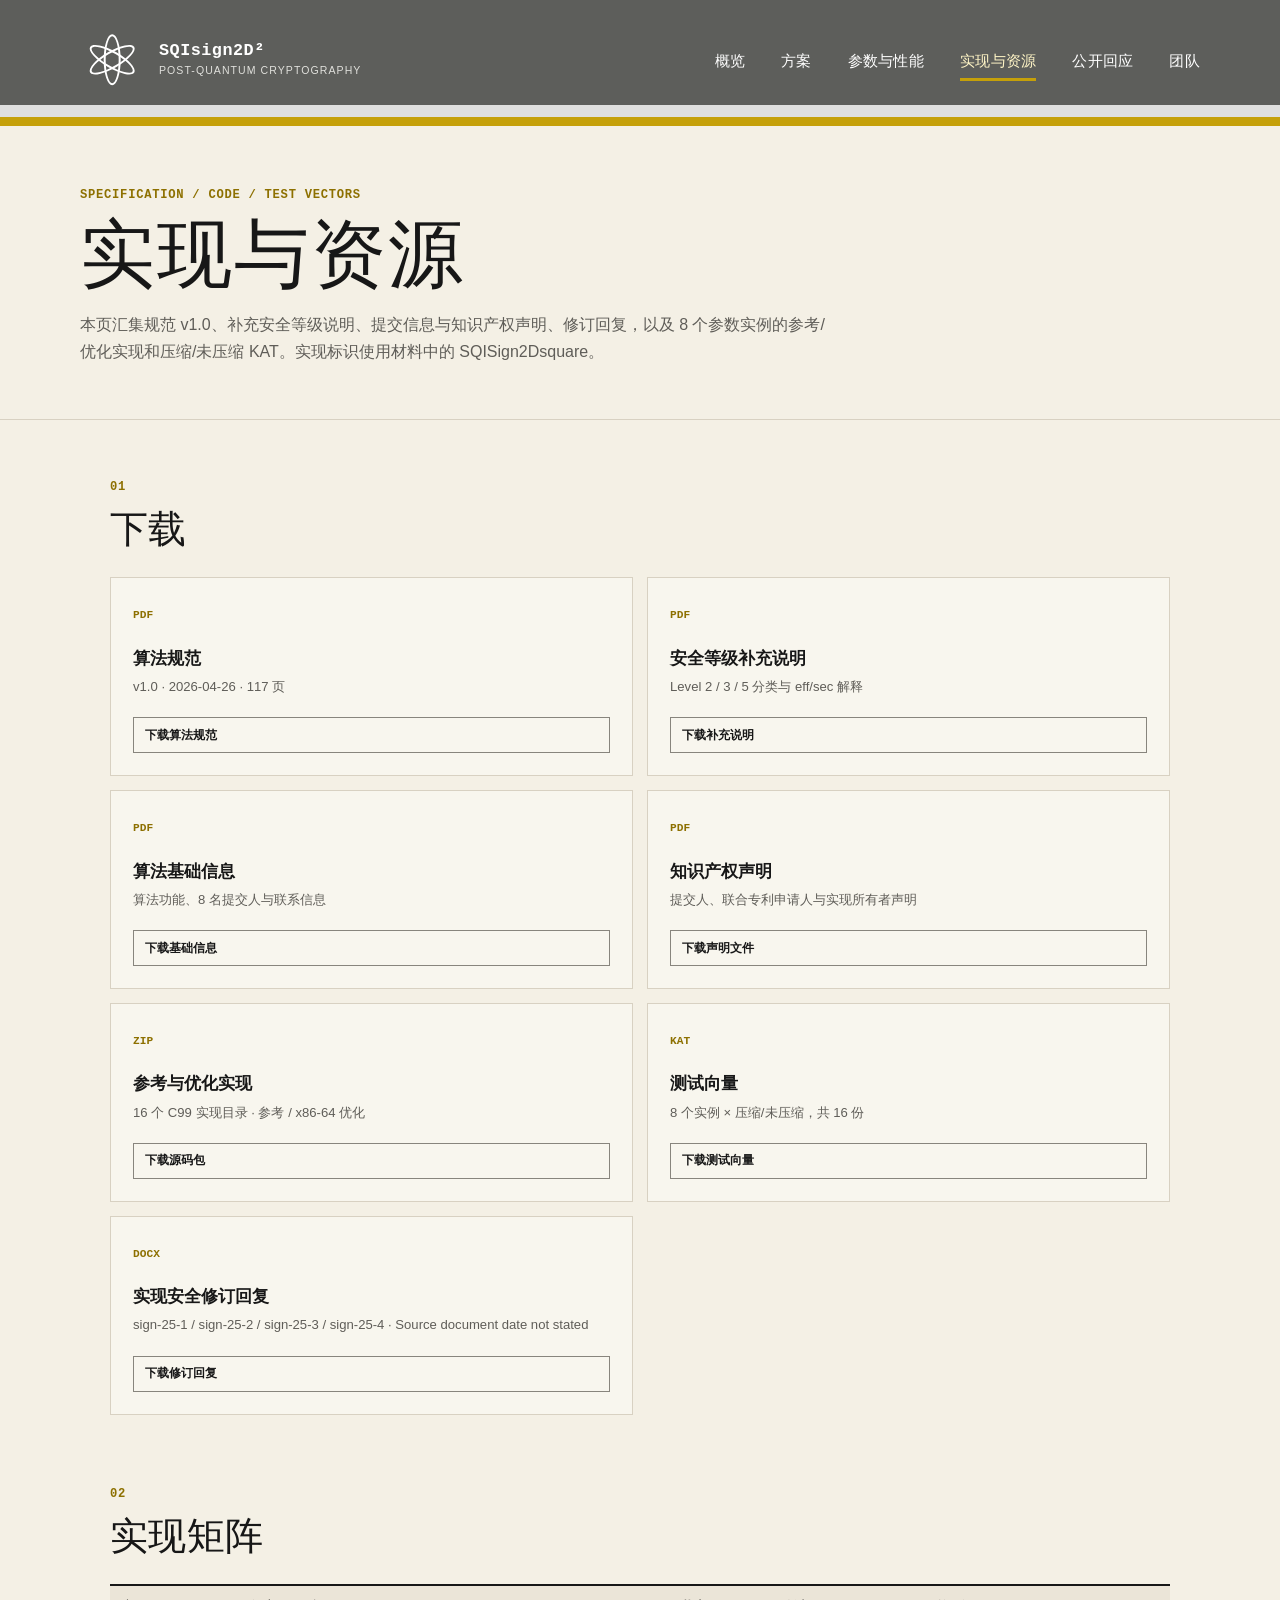
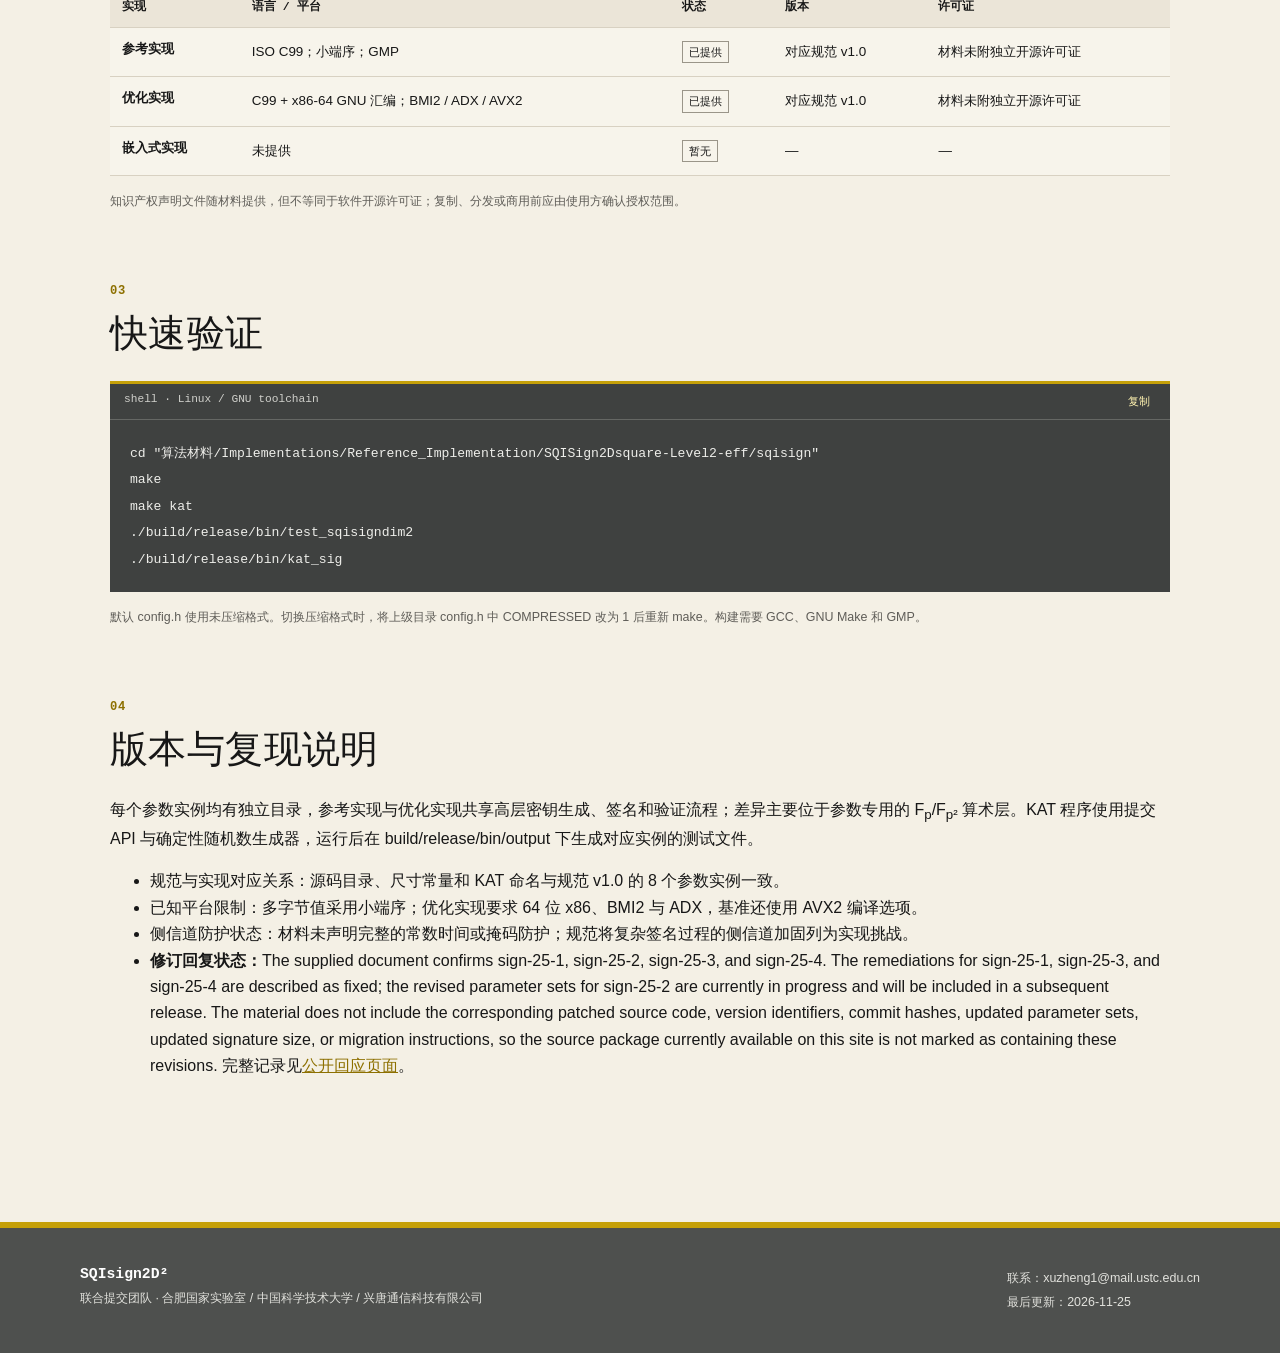
==== commit d99befc1: "Add files via upload add sign-25-2 and sign-25-4" ====
--- a/implementation.html
+++ b/implementation.html
@@ -8,7 +8,7 @@
 <article><span>PDF</span><h3>知识产权声明</h3><p>提交人、联合专利申请人与实现所有者声明</p><a class="button small" href="算法材料/Intellectual%20property.pdf" download>下载声明文件</a></article>
 <article><span>ZIP</span><h3>参考与优化实现</h3><p>16 个 C99 实现目录 · 参考 / x86-64 优化</p><a class="button small" href="downloads/SQIsign2D2-implementations.zip" download>下载源码包</a></article>
 <article><span>KAT</span><h3>测试向量</h3><p>8 个实例 × 压缩/未压缩，共 16 份</p><a class="button small" href="downloads/SQIsign2D2-test-vectors.zip" download>下载测试向量</a></article>
-<article><span>DOCX</span><h3>实现安全修订回复</h3><p lang="en">sign-25-1 / sign-25-3 · Source document date not stated</p><a class="button small" href="修订回复.docx" download>下载修订回复</a></article>
+<article><span>DOCX</span><h3>实现安全修订回复</h3><p lang="en">sign-25-1 / sign-25-2 / sign-25-3 / sign-25-4 · Source document date not stated</p><a class="button small" href="修订回复(2).docx" download>下载修订回复</a></article>
 </div></section>
 <section><p class="section-index">02</p><h2>实现矩阵</h2><div class="table-wrap"><table><thead><tr><th>实现</th><th>语言 / 平台</th><th>状态</th><th>版本</th><th>许可证</th></tr></thead><tbody><tr><th>参考实现</th><td>ISO C99；小端序；GMP</td><td><span class="status-tag">已提供</span></td><td>对应规范 v1.0</td><td>材料未附独立开源许可证</td></tr><tr><th>优化实现</th><td>C99 + x86-64 GNU 汇编；BMI2 / ADX / AVX2</td><td><span class="status-tag">已提供</span></td><td>对应规范 v1.0</td><td>材料未附独立开源许可证</td></tr><tr><th>嵌入式实现</th><td>未提供</td><td><span class="status-tag">暂无</span></td><td>—</td><td>—</td></tr></tbody></table></div><p class="fineprint">知识产权声明文件随材料提供，但不等同于软件开源许可证；复制、分发或商用前应由使用方确认授权范围。</p></section>
 <section><p class="section-index">03</p><h2>快速验证</h2><div class="code-block"><div><span>shell · Linux / GNU toolchain</span><button type="button" data-copy="#quick-code">复制</button></div><pre id="quick-code"><code>cd "算法材料/Implementations/Reference_Implementation/SQISign2Dsquare-Level2-eff/sqisign"
@@ -16,4 +16,4 @@
 make kat
 ./build/release/bin/test_sqisigndim2
 ./build/release/bin/kat_sig</code></pre></div><p class="fineprint">默认 config.h 使用未压缩格式。切换压缩格式时，将上级目录 config.h 中 COMPRESSED 改为 1 后重新 make。构建需要 GCC、GNU Make 和 GMP。</p></section>
-<section><p class="section-index">04</p><h2>版本与复现说明</h2><p>每个参数实例均有独立目录，参考实现与优化实现共享高层密钥生成、签名和验证流程；差异主要位于参数专用的 F<sub>p</sub>/F<sub>p²</sub> 算术层。KAT 程序使用提交 API 与确定性随机数生成器，运行后在 build/release/bin/output 下生成对应实例的测试文件。</p><ul><li>规范与实现对应关系：源码目录、尺寸常量和 KAT 命名与规范 v1.0 的 8 个参数实例一致。</li><li>已知平台限制：多字节值采用小端序；优化实现要求 64 位 x86、BMI2 与 ADX，基准还使用 AVX2 编译选项。</li><li>侧信道防护状态：材料未声明完整的常数时间或掩码防护；规范将复杂签名过程的侧信道加固列为实现挑战。</li><li><strong>修订回复状态：</strong><span lang="en">The supplied document confirms sign-25-1 and sign-25-3 and describes the implemented remediations. The sign-25-3 remediation includes coordinated changes to the compact signature format and to both signing and verification. The material does not include the corresponding patched source code, version identifiers, commit hashes, updated signature size, or migration instructions, so the source package currently available on this site is not marked as containing these revisions.</span> 完整记录见<a href="responses.html">公开回应页面</a>。</li></ul></section></div></main><footer class="site-footer"><div><b>SQIsign2D²</b><p>联合提交团队 · 合肥国家实验室 / 中国科学技术大学 / 兴唐通信科技有限公司</p></div><div><p>联系：xuzheng1@mail.ustc.edu.cn</p><p>最后更新：2026-11-25</p></div></footer></body></html>
+<section><p class="section-index">04</p><h2>版本与复现说明</h2><p>每个参数实例均有独立目录，参考实现与优化实现共享高层密钥生成、签名和验证流程；差异主要位于参数专用的 F<sub>p</sub>/F<sub>p²</sub> 算术层。KAT 程序使用提交 API 与确定性随机数生成器，运行后在 build/release/bin/output 下生成对应实例的测试文件。</p><ul><li>规范与实现对应关系：源码目录、尺寸常量和 KAT 命名与规范 v1.0 的 8 个参数实例一致。</li><li>已知平台限制：多字节值采用小端序；优化实现要求 64 位 x86、BMI2 与 ADX，基准还使用 AVX2 编译选项。</li><li>侧信道防护状态：材料未声明完整的常数时间或掩码防护；规范将复杂签名过程的侧信道加固列为实现挑战。</li><li><strong>修订回复状态：</strong><span lang="en">The supplied document confirms sign-25-1, sign-25-2, sign-25-3, and sign-25-4. The remediations for sign-25-1, sign-25-3, and sign-25-4 are described as fixed; the revised parameter sets for sign-25-2 are currently in progress and will be included in a subsequent release. The material does not include the corresponding patched source code, version identifiers, commit hashes, updated parameter sets, updated signature size, or migration instructions, so the source package currently available on this site is not marked as containing these revisions.</span> 完整记录见<a href="responses.html">公开回应页面</a>。</li></ul></section></div></main><footer class="site-footer"><div><b>SQIsign2D²</b><p>联合提交团队 · 合肥国家实验室 / 中国科学技术大学 / 兴唐通信科技有限公司</p></div><div><p>联系：xuzheng1@mail.ustc.edu.cn</p><p>最后更新：2026-11-25</p></div></footer></body></html>
